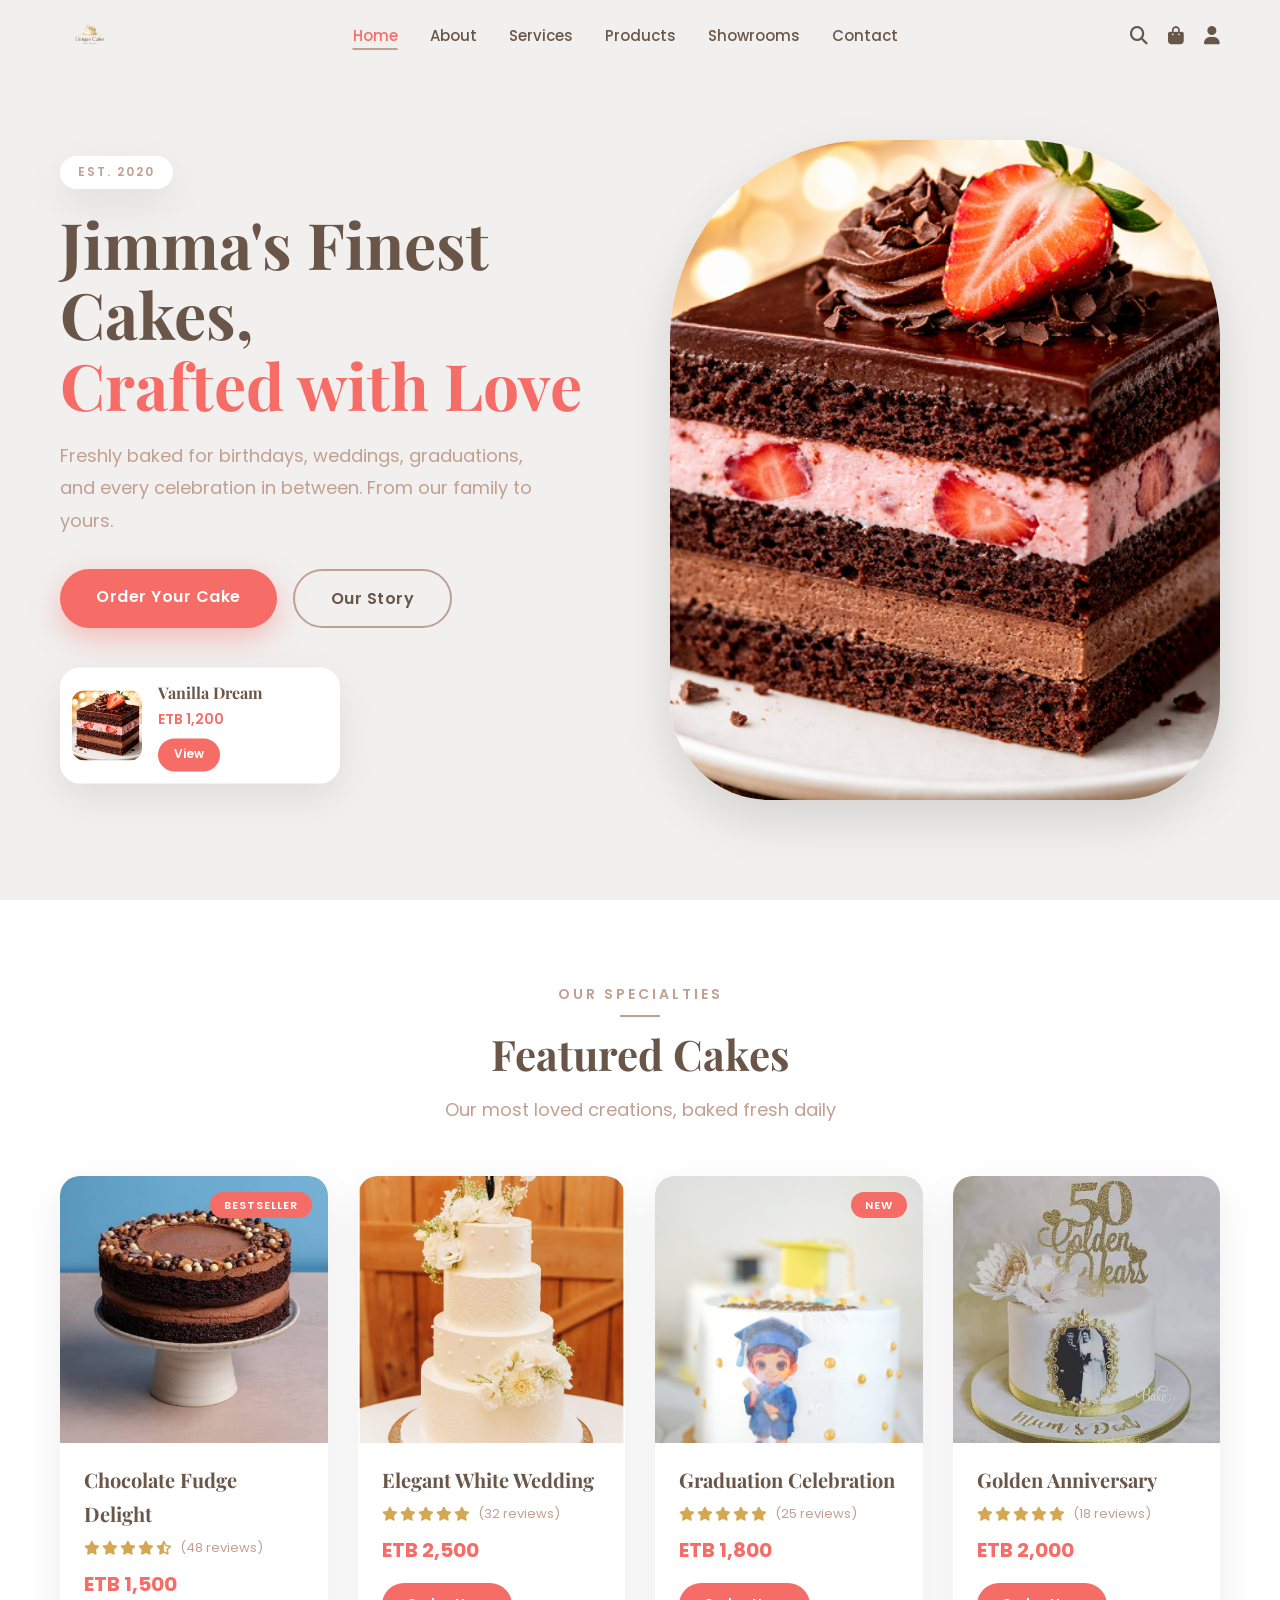
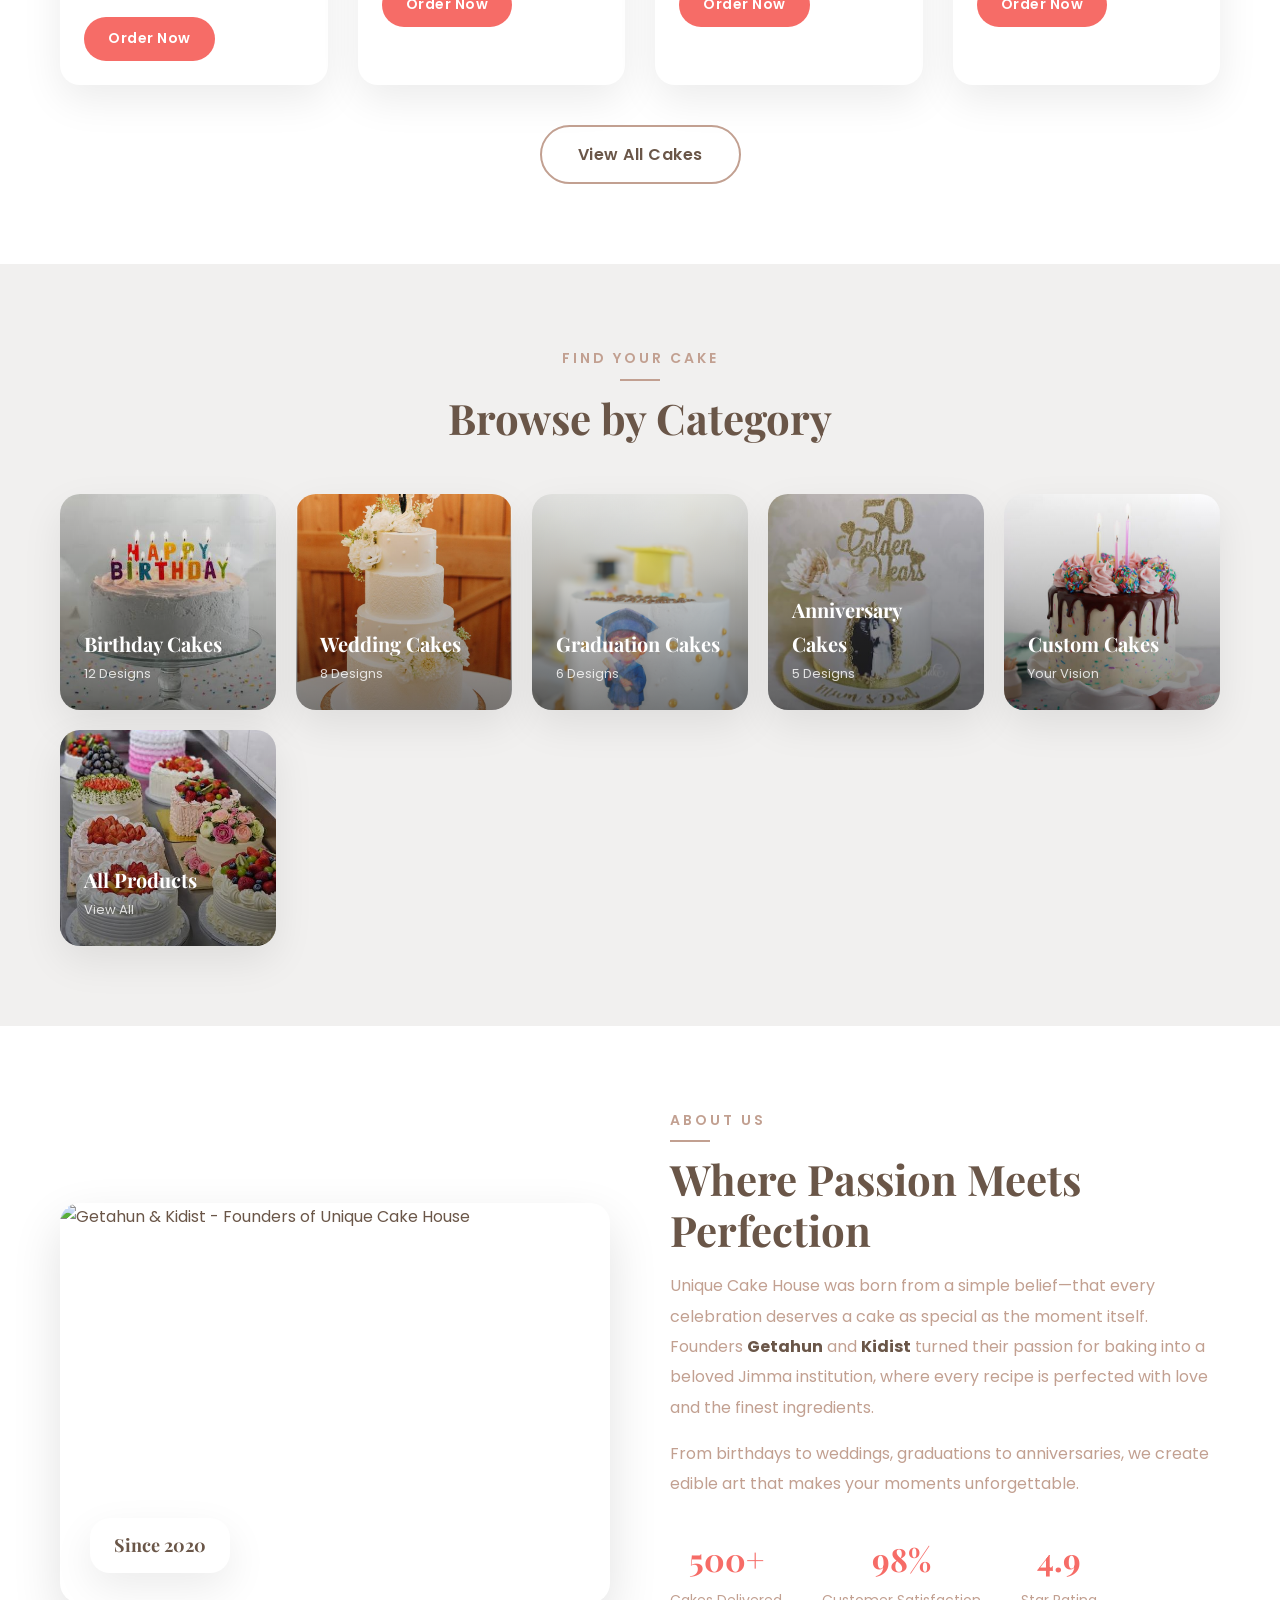
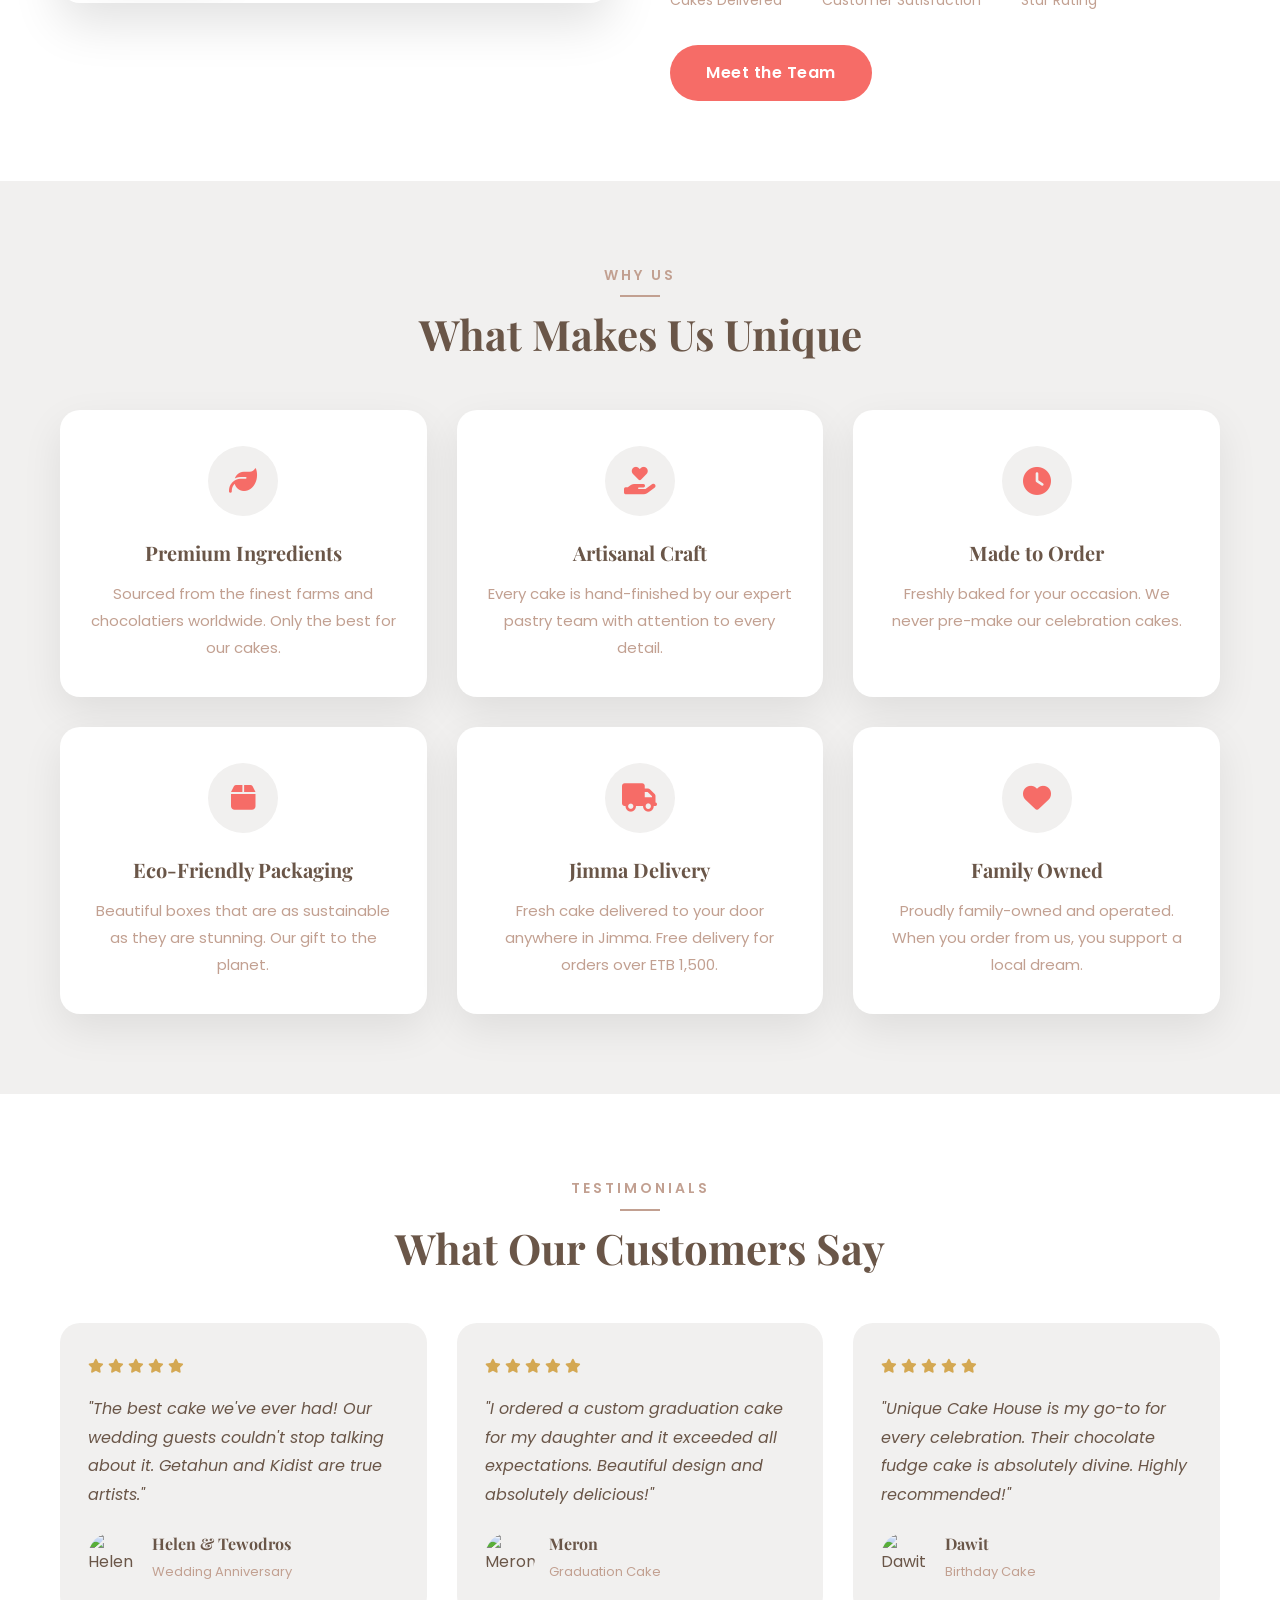
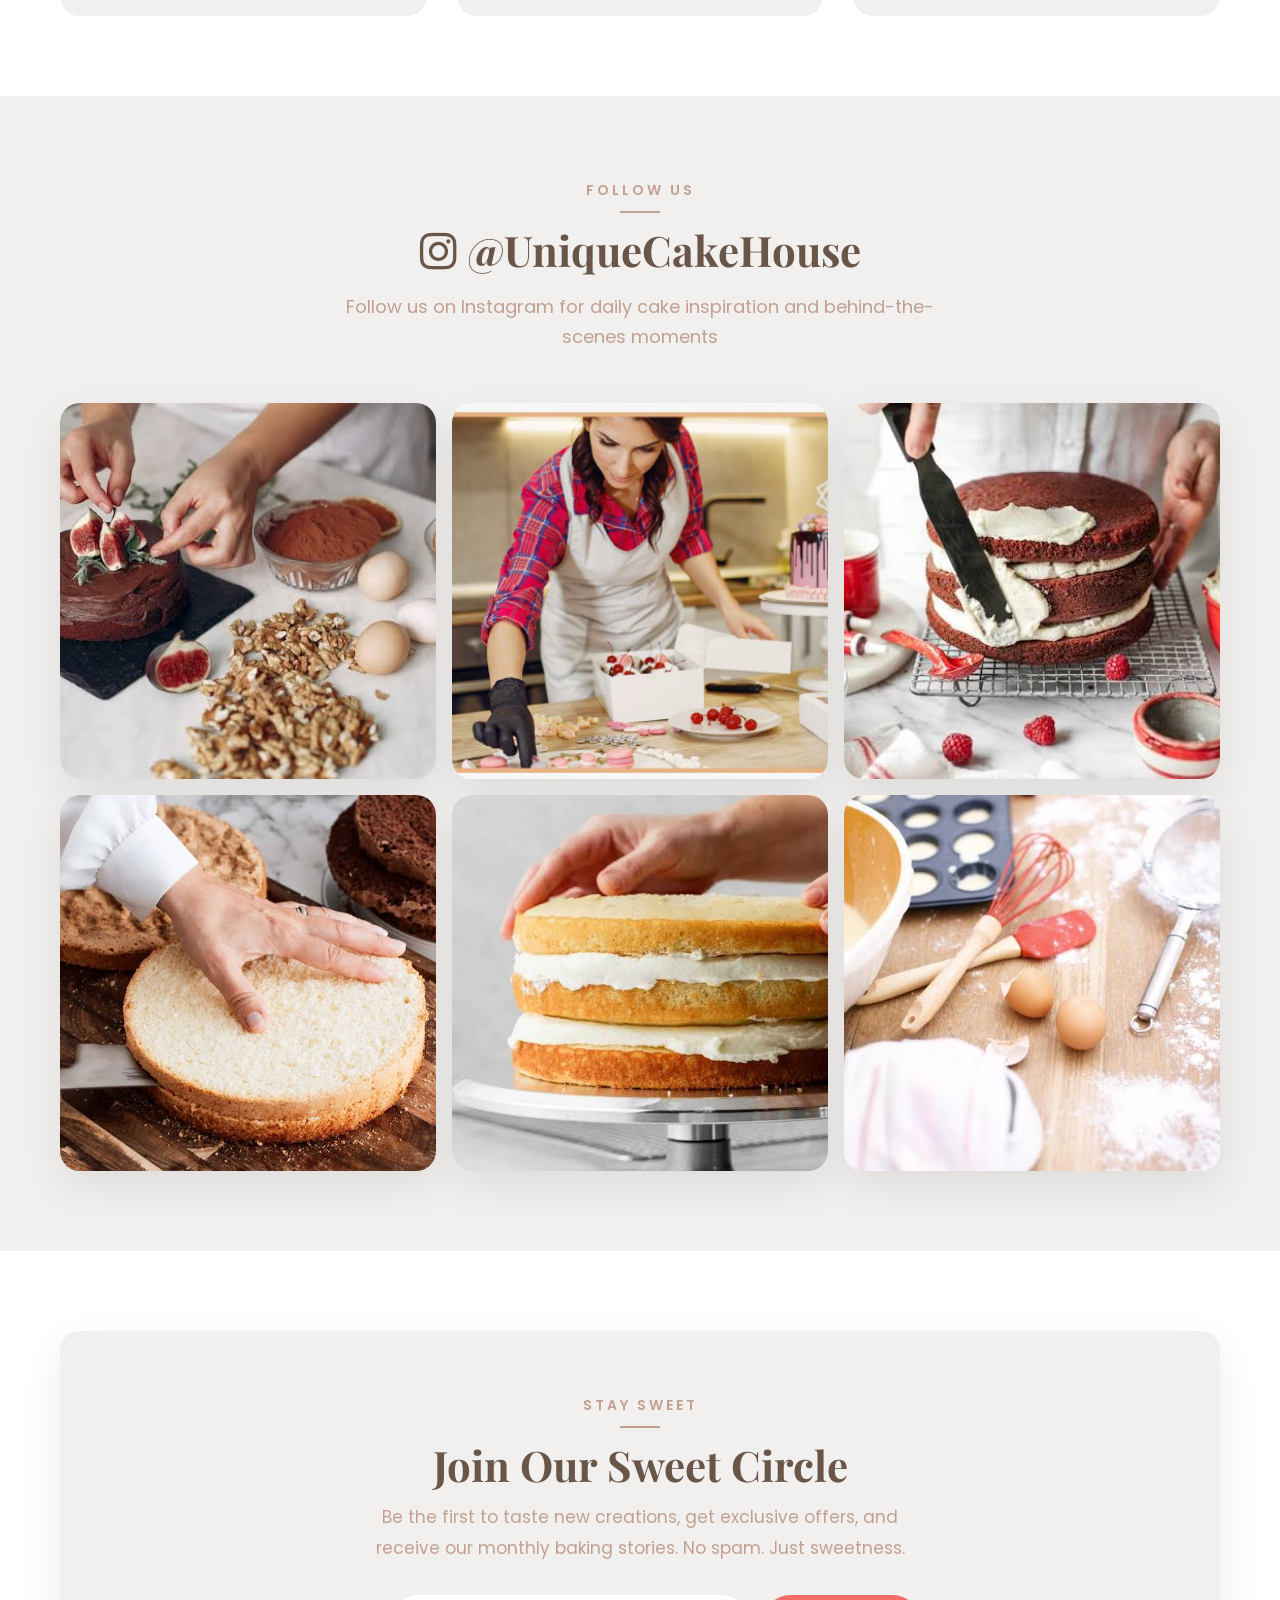
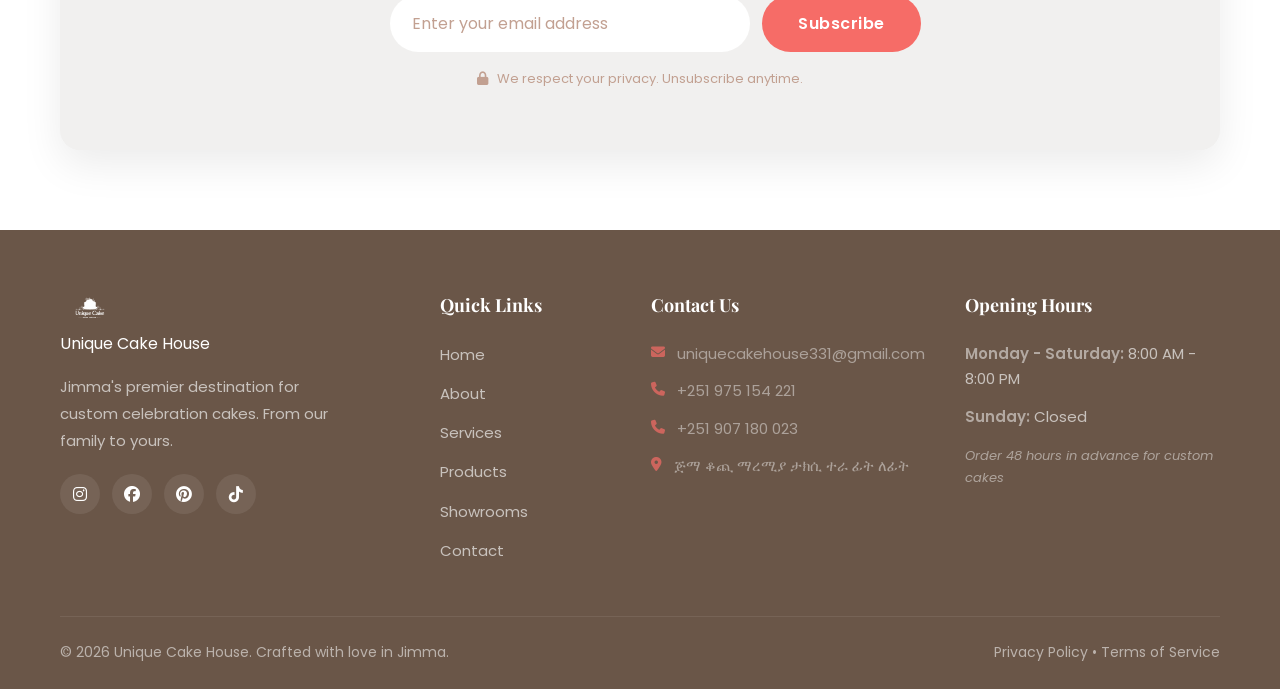
==== index.html @ bcff69e9 "first commit" ====
<!DOCTYPE html>
<html lang="en">
<head>
    <meta charset="UTF-8" />
    <meta name="viewport" content="width=device-width, initial-scale=1.0" />
    <meta name="description" content="Unique Cake House — Jimma's finest bakery crafting premium custom cakes for birthdays, weddings, graduations, and every celebration. Order fresh, hand-made cakes today." />
    <title>Unique Cake House - Jimma's Finest Bakery</title>

    <!-- Google Fonts -->
    <link href="https://fonts.googleapis.com/css2?family=Playfair+Display:wght@400;700&family=Poppins:wght@300;400;600&display=swap" rel="stylesheet" />

    <!-- Font Awesome Icons -->
    <link rel="stylesheet" href="https://cdnjs.cloudflare.com/ajax/libs/font-awesome/6.5.0/css/all.min.css" />

    <!-- Styles -->
    <link rel="stylesheet" href="css/global.css" />
    <link rel="stylesheet" href="css/index.css" />
</head>
<body>

    <!-- ============================================================
    HEADER / NAVIGATION
    ============================================================ -->
    <header class="header">
        <nav class="navbar">
            <!-- Logo -->
            <div class="logo">
                <a href="index.html">
                    <img src="images/icons/logo.png" alt="Unique Cake House Logo" />
                </a>
            </div>

            <!-- Navigation Links -->
            <ul class="nav-links">
                <li><a href="index.html" class="active">Home</a></li>
                <li><a href="about.html">About</a></li>
                <li><a href="services.html">Services</a></li>
                <li><a href="products.html">Products</a></li>
                <li><a href="showrooms.html">Showrooms</a></li>
                <li><a href="contact.html">Contact</a></li>
            </ul>

            <!-- Right Icons -->
            <div class="nav-icons">
                <a href="#" class="search-icon"><i class="fas fa-search"></i></a>
                <a href="#" class="cart-icon"><i class="fas fa-shopping-bag"></i></a>
                <a href="#" class="user-icon"><i class="fas fa-user"></i></a>
            </div>

            <!-- Mobile Hamburger Menu -->
            <div class="hamburger">
                <span></span>
                <span></span>
                <span></span>
            </div>
        </nav>
    </header>

    <!-- ============================================================
    MAIN CONTENT
    ============================================================ -->
    <main>

        <!-- ============================================================
        HERO SECTION
        ============================================================ -->
        <section class="hero">
            <div class="hero-container">
                <!-- Left Content -->
                <div class="hero-content">
                    <span class="hero-badge">Est. 2020</span>
                    <h1 class="hero-title">
                        Jimma's Finest Cakes,<br />
                        <span>Crafted with Love</span>
                    </h1>
                    <p class="hero-description">
                        Freshly baked for birthdays, weddings, graduations, and every celebration in between. From our family to yours.
                    </p>
                    <div class="hero-buttons">
                        <a href="products.html" class="btn btn-primary">Order Your Cake</a>
                        <a href="about.html" class="btn btn-secondary">Our Story</a>
                    </div>

                    <!-- Floating Featured Cake Card -->
                    <div class="hero-featured-card">
                        <img src="images/cakes/unnamed.png" alt="Featured Cake" />
                        <div class="featured-card-info">
                            <h4>Vanilla Dream</h4>
                            <p class="price">ETB 1,200</p>
                            <a href="products.html" class="btn-small">View</a>
                        </div>
                    </div>
                </div>

                <!-- Right Image -->
                <div class="hero-image">
                    <div class="hero-image-wrapper">
                        <img src="images/hero/unnamed.png" alt="Signature Cake" />
                    </div>
                </div>
            </div>
        </section>

        <!-- ============================================================
        FEATURED CAKES SECTION
        ============================================================ -->
        <section class="featured-cakes">
            <div class="container">
                <div class="section-header reveal">
                    <span class="section-tag">Our Specialties</span>
                    <h2 class="section-title">Featured Cakes</h2>
                    <p class="section-subtitle">
                        Our most loved creations, baked fresh daily
                    </p>
                </div>

                <div class="cakes-grid reveal reveal-stagger">
                    <!-- Cake Card 1 -->
                    <div class="cake-card">
                        <div class="cake-image">
                            <img src="images/cakes/images.jpg" alt="Chocolate Fudge Cake" />
                            <span class="cake-badge">Bestseller</span>
                        </div>
                        <div class="cake-info">
                            <h3 class="cake-name">Chocolate Fudge Delight</h3>
                            <div class="cake-rating">
                                <i class="fas fa-star"></i>
                                <i class="fas fa-star"></i>
                                <i class="fas fa-star"></i>
                                <i class="fas fa-star"></i>
                                <i class="fas fa-star-half-alt"></i>
                                <span>(48 reviews)</span>
                            </div>
                            <p class="cake-price">ETB 1,500</p>
                            <a href="#" class="btn btn-primary btn-sm">Order Now</a>
                        </div>
                    </div>

                    <!-- Cake Card 2 -->
                    <div class="cake-card">
                        <div class="cake-image">
                            <img src="images/cakes/images1.jpg" alt="Wedding Cake" />
                        </div>
                        <div class="cake-info">
                            <h3 class="cake-name">Elegant White Wedding</h3>
                            <div class="cake-rating">
                                <i class="fas fa-star"></i>
                                <i class="fas fa-star"></i>
                                <i class="fas fa-star"></i>
                                <i class="fas fa-star"></i>
                                <i class="fas fa-star"></i>
                                <span>(32 reviews)</span>
                            </div>
                            <p class="cake-price">ETB 2,500</p>
                            <a href="#" class="btn btn-primary btn-sm">Order Now</a>
                        </div>
                    </div>

                    <!-- Cake Card 3 -->
                    <div class="cake-card">
                        <div class="cake-image">
                            <img src="images/cakes/RIS02123.JPG" alt="Graduation Cake" />
                            <span class="cake-badge">New</span>
                        </div>
                        <div class="cake-info">
                            <h3 class="cake-name">Graduation Celebration</h3>
                            <div class="cake-rating">
                                <i class="fas fa-star"></i>
                                <i class="fas fa-star"></i>
                                <i class="fas fa-star"></i>
                                <i class="fas fa-star"></i>
                                <i class="fas fa-star"></i>
                                <span>(25 reviews)</span>
                            </div>
                            <p class="cake-price">ETB 1,800</p>
                            <a href="#" class="btn btn-primary btn-sm">Order Now</a>
                        </div>
                    </div>

                    <!-- Cake Card 4 -->
                    <div class="cake-card">
                        <div class="cake-image">
                            <img src="images/cakes/images (1).jpg" alt="Anniversary Cake" />
                        </div>
                        <div class="cake-info">
                            <h3 class="cake-name">Golden Anniversary</h3>
                            <div class="cake-rating">
                                <i class="fas fa-star"></i>
                                <i class="fas fa-star"></i>
                                <i class="fas fa-star"></i>
                                <i class="fas fa-star"></i>
                                <i class="fas fa-star"></i>
                                <span>(18 reviews)</span>
                            </div>
                            <p class="cake-price">ETB 2,000</p>
                            <a href="#" class="btn btn-primary btn-sm">Order Now</a>
                        </div>
                    </div>
                </div>

                <div class="section-footer">
                    <a href="products.html" class="btn btn-secondary">View All Cakes</a>
                </div>
            </div>
        </section>

        <!-- ============================================================
        CATEGORIES SECTION
        ============================================================ -->
        <section class="categories">
            <div class="container">
                <div class="section-header reveal">
                    <span class="section-tag">Find Your Cake</span>
                    <h2 class="section-title">Browse by Category</h2>
                </div>

                <div class="categories-grid reveal reveal-stagger">
                    <a href="products.html?category=birthday" class="category-card">
                        <div class="category-image" style="background-image: url('images/cakes/images\ \(2\).jpg');">
                            <div class="category-overlay">
                                <h3>Birthday Cakes</h3>
                                <span>12 Designs</span>
                            </div>
                        </div>
                    </a>

                    <a href="products.html?category=wedding" class="category-card">
                        <div class="category-image" style="background-image: url('images/cakes/images1.jpg');">
                            <div class="category-overlay">
                                <h3>Wedding Cakes</h3>
                                <span>8 Designs</span>
                            </div>
                        </div>
                    </a>

                    <a href="products.html?category=graduation" class="category-card">
                        <div class="category-image" style="background-image: url('images/cakes/RIS02123.JPG');">
                            <div class="category-overlay">
                                <h3>Graduation Cakes</h3>
                                <span>6 Designs</span>
                            </div>
                        </div>
                    </a>

                    <a href="products.html?category=anniversary" class="category-card">
                        <div class="category-image" style="background-image: url('images/cakes/images\ \(1\).jpg');">
                            <div class="category-overlay">
                                <h3>Anniversary Cakes</h3>
                                <span>5 Designs</span>
                            </div>
                        </div>
                    </a>

                    <a href="services.html" class="category-card">
                        <div class="category-image" style="background-image: url('images/cakes/images\ \(3\).jpg');">
                            <div class="category-overlay">
                                <h3>Custom Cakes</h3>
                                <span>Your Vision</span>
                            </div>
                        </div>
                    </a>

                    <a href="products.html" class="category-card">
                        <div class="category-image" style="background-image: url('images/gallery/images\ \(4\).jpg');">
                            <div class="category-overlay">
                                <h3>All Products</h3>
                                <span>View All</span>
                            </div>
                        </div>
                    </a>
                </div>
            </div>
        </section>

        <!-- ============================================================
        ABOUT PREVIEW SECTION
        ============================================================ -->
        <section class="about-preview">
            <div class="container">
                <div class="about-grid">
                    <div class="about-image reveal-left">
                        <img src="images/about/founders.jpg" alt="Getahun & Kidist - Founders of Unique Cake House" />
                        <div class="about-image-badge">
                            <span>Since 2020</span>
                        </div>
                    </div>
                    <div class="about-content reveal-right">
                        <span class="section-tag">About Us</span>
                        <h2 class="section-title">Where Passion Meets Perfection</h2>
                        <p class="about-text">
                            Unique Cake House was born from a simple belief—that every celebration 
                            deserves a cake as special as the moment itself. Founders 
                            <strong>Getahun</strong> and <strong>Kidist</strong> turned their passion 
                            for baking into a beloved Jimma institution, where every recipe is perfected 
                            with love and the finest ingredients.
                        </p>
                        <p class="about-text">
                            From birthdays to weddings, graduations to anniversaries, we create 
                            edible art that makes your moments unforgettable.
                        </p>
                        <div class="about-stats">
                            <div class="stat">
                                <span class="stat-number">500+</span>
                                <span class="stat-label">Cakes Delivered</span>
                            </div>
                            <div class="stat">
                                <span class="stat-number">98%</span>
                                <span class="stat-label">Customer Satisfaction</span>
                            </div>
                            <div class="stat">
                                <span class="stat-number">4.9</span>
                                <span class="stat-label">Star Rating</span>
                            </div>
                        </div>
                        <a href="about.html" class="btn btn-primary">Meet the Team</a>
                    </div>
                </div>
            </div>
        </section>

        <!-- ============================================================
        WHY CHOOSE US SECTION
        ============================================================ -->
        <section class="why-choose-us">
            <div class="container">
                <div class="section-header reveal">
                    <span class="section-tag">Why Us</span>
                    <h2 class="section-title">What Makes Us Unique</h2>
                </div>

                <div class="features-grid reveal reveal-stagger">
                    <div class="feature-card">
                        <div class="feature-icon">
                            <i class="fas fa-leaf"></i>
                        </div>
                        <h3>Premium Ingredients</h3>
                        <p>Sourced from the finest farms and chocolatiers worldwide. Only the best for our cakes.</p>
                    </div>

                    <div class="feature-card">
                        <div class="feature-icon">
                            <i class="fas fa-hand-holding-heart"></i>
                        </div>
                        <h3>Artisanal Craft</h3>
                        <p>Every cake is hand-finished by our expert pastry team with attention to every detail.</p>
                    </div>

                    <div class="feature-card">
                        <div class="feature-icon">
                            <i class="fas fa-clock"></i>
                        </div>
                        <h3>Made to Order</h3>
                        <p>Freshly baked for your occasion. We never pre-make our celebration cakes.</p>
                    </div>

                    <div class="feature-card">
                        <div class="feature-icon">
                            <i class="fas fa-box"></i>
                        </div>
                        <h3>Eco-Friendly Packaging</h3>
                        <p>Beautiful boxes that are as sustainable as they are stunning. Our gift to the planet.</p>
                    </div>

                    <div class="feature-card">
                        <div class="feature-icon">
                            <i class="fas fa-truck"></i>
                        </div>
                        <h3>Jimma Delivery</h3>
                        <p>Fresh cake delivered to your door anywhere in Jimma. Free delivery for orders over ETB 1,500.</p>
                    </div>

                    <div class="feature-card">
                        <div class="feature-icon">
                            <i class="fas fa-heart"></i>
                        </div>
                        <h3>Family Owned</h3>
                        <p>Proudly family-owned and operated. When you order from us, you support a local dream.</p>
                    </div>
                </div>
            </div>
        </section>

        <!-- ============================================================
        TESTIMONIALS SECTION
        ============================================================ -->
        <section class="testimonials">
            <div class="container">
                <div class="section-header reveal">
                    <span class="section-tag">Testimonials</span>
                    <h2 class="section-title">What Our Customers Say</h2>
                </div>

                <div class="testimonials-grid reveal reveal-stagger">
                    <!-- Testimonial 1 -->
                    <div class="testimonial-card">
                        <div class="testimonial-rating">
                            <i class="fas fa-star"></i>
                            <i class="fas fa-star"></i>
                            <i class="fas fa-star"></i>
                            <i class="fas fa-star"></i>
                            <i class="fas fa-star"></i>
                        </div>
                        <p class="testimonial-text">
                            "The best cake we've ever had! Our wedding guests couldn't stop talking about it. 
                            Getahun and Kidist are true artists."
                        </p>
                        <div class="testimonial-author">
                            <img src="images/about/founders.jpg" alt="Helen & Tewodros" />
                            <div>
                                <h4>Helen & Tewodros</h4>
                                <span>Wedding Anniversary</span>
                            </div>
                        </div>
                    </div>

                    <!-- Testimonial 2 -->
                    <div class="testimonial-card">
                        <div class="testimonial-rating">
                            <i class="fas fa-star"></i>
                            <i class="fas fa-star"></i>
                            <i class="fas fa-star"></i>
                            <i class="fas fa-star"></i>
                            <i class="fas fa-star"></i>
                        </div>
                        <p class="testimonial-text">
                            "I ordered a custom graduation cake for my daughter and it exceeded all expectations. 
                            Beautiful design and absolutely delicious!"
                        </p>
                        <div class="testimonial-author">
                            <img src="images/about/bakery.jpg" alt="Meron" />
                            <div>
                                <h4>Meron</h4>
                                <span>Graduation Cake</span>
                            </div>
                        </div>
                    </div>

                    <!-- Testimonial 3 -->
                    <div class="testimonial-card">
                        <div class="testimonial-rating">
                            <i class="fas fa-star"></i>
                            <i class="fas fa-star"></i>
                            <i class="fas fa-star"></i>
                            <i class="fas fa-star"></i>
                            <i class="fas fa-star"></i>
                        </div>
                        <p class="testimonial-text">
                            "Unique Cake House is my go-to for every celebration. Their chocolate fudge cake 
                            is absolutely divine. Highly recommended!"
                        </p>
                        <div class="testimonial-author">
                            <img src="images/gallery/gallery-1.jpg" alt="Dawit" />
                            <div>
                                <h4>Dawit</h4>
                                <span>Birthday Cake</span>
                            </div>
                        </div>
                    </div>
                </div>
            </div>
        </section>

        <!-- ============================================================
        INSTAGRAM GALLERY SECTION
        ============================================================ -->
        <section class="instagram-gallery">
            <div class="container">
                <div class="section-header reveal">
                    <span class="section-tag">Follow Us</span>
                    <h2 class="section-title">
                        <i class="fab fa-instagram"></i> @UniqueCakeHouse
                    </h2>
                    <p class="section-subtitle">
                        Follow us on Instagram for daily cake inspiration and behind-the-scenes moments
                    </p>
                </div>

                <div class="instagram-grid reveal reveal-stagger">
                    <div class="instagram-item">
                        <img src="images/gallery/images (5).jpg" alt="Cake creation" />
                        <div class="instagram-overlay">
                            <i class="fab fa-instagram"></i>
                            <span>View on Instagram</span>
                        </div>
                    </div>
                    <div class="instagram-item">
                        <img src="images/gallery/blogimg001.jpg" alt="Cake creation" />
                        <div class="instagram-overlay">
                            <i class="fab fa-instagram"></i>
                            <span>View on Instagram</span>
                        </div>
                    </div>
                    <div class="instagram-item">
                        <img src="images/gallery/images (6).jpg" alt="Cake creation" />
                        <div class="instagram-overlay">
                            <i class="fab fa-instagram"></i>
                            <span>View on Instagram</span>
                        </div>
                    </div>
                    <div class="instagram-item">
                        <img src="images/gallery/images (7).jpg" alt="Cake creation" />
                        <div class="instagram-overlay">
                            <i class="fab fa-instagram"></i>
                            <span>View on Instagram</span>
                        </div>
                    </div>
                    <div class="instagram-item">
                        <img src="images/cakes/images (8).jpg" alt="Cake creation" />
                        <div class="instagram-overlay">
                            <i class="fab fa-instagram"></i>
                            <span>View on Instagram</span>
                        </div>
                    </div>
                    <div class="instagram-item">
                        <img src="images/cakes/images (9).jpg" alt="Cake creation" />
                        <div class="instagram-overlay">
                            <i class="fab fa-instagram"></i>
                            <span>View on Instagram</span>
                        </div>
                    </div>
                </div>
            </div>
        </section>

        <!-- ============================================================
        NEWSLETTER SECTION
        ============================================================ -->
        <section class="newsletter">
            <div class="container">
                <div class="newsletter-wrapper reveal">
                    <div class="newsletter-content">
                        <span class="section-tag">Stay Sweet</span>
                        <h2 class="section-title">Join Our Sweet Circle</h2>
                        <p class="newsletter-text">
                            Be the first to taste new creations, get exclusive offers, and receive 
                            our monthly baking stories. No spam. Just sweetness.
                        </p>
                        <form class="newsletter-form" id="newsletterForm">
                            <div class="form-group">
                                <input type="email" placeholder="Enter your email address" required />
                                <button type="submit" class="btn btn-primary">Subscribe</button>
                            </div>
                            <p class="form-note">
                                <i class="fas fa-lock"></i> We respect your privacy. Unsubscribe anytime.
                            </p>
                        </form>
                    </div>
                </div>
            </div>
        </section>

    </main>

    <!-- ============================================================
    FOOTER
    ============================================================ -->
    <footer class="footer">
        <div class="container">
            <div class="footer-grid reveal reveal-stagger">
                <!-- Column 1: Brand -->
                <div class="footer-brand">
                    <div class="logo">
                        <img src="images/icons/logo.png" alt="Unique Cake House" />
                        <span>Unique Cake House</span>
                    </div>
                    <p class="footer-description">
                        Jimma's premier destination for custom celebration cakes. 
                        From our family to yours.
                    </p>
                    <div class="footer-social">
                        <a href="#" aria-label="Instagram"><i class="fab fa-instagram"></i></a>
                        <a href="#" aria-label="Facebook"><i class="fab fa-facebook"></i></a>
                        <a href="#" aria-label="Pinterest"><i class="fab fa-pinterest"></i></a>
                        <a href="#" aria-label="TikTok"><i class="fab fa-tiktok"></i></a>
                    </div>
                </div>

                <!-- Column 2: Quick Links -->
                <div class="footer-links">
                    <h4>Quick Links</h4>
                    <ul>
                        <li><a href="index.html">Home</a></li>
                        <li><a href="about.html">About</a></li>
                        <li><a href="services.html">Services</a></li>
                        <li><a href="products.html">Products</a></li>
                        <li><a href="showrooms.html">Showrooms</a></li>
                        <li><a href="contact.html">Contact</a></li>
                    </ul>
                </div>

                <!-- Column 3: Contact -->
                <div class="footer-contact">
                    <h4>Contact Us</h4>
                    <ul>
                        <li>
                            <i class="fas fa-envelope"></i>
                            <a href="mailto:uniquecakehouse331@gmail.com">uniquecakehouse331@gmail.com</a>
                        </li>
                        <li>
                            <i class="fas fa-phone"></i>
                            <a href="tel:+251975154221">+251 975 154 221</a>
                        </li>
                        <li>
                            <i class="fas fa-phone"></i>
                            <a href="tel:+251907180023">+251 907 180 023</a>
                        </li>
                        <li>
                            <i class="fas fa-map-marker-alt"></i>
                            <span>ጅማ ቆጪ ማረሚያ ታክሲ ተራ ፊት ለፊት</span>
                        </li>
                    </ul>
                </div>

                <!-- Column 4: Hours -->
                <div class="footer-hours">
                    <h4>Opening Hours</h4>
                    <ul>
                        <li><span>Monday - Saturday:</span> 8:00 AM - 8:00 PM</li>
                        <li><span>Sunday:</span> Closed</li>
                        <li class="footer-note">Order 48 hours in advance for custom cakes</li>
                    </ul>
                </div>
            </div>

            <!-- Bottom Bar -->
            <div class="footer-bottom">
                <p>&copy; 2026 Unique Cake House. Crafted with love in Jimma.</p>
                <p>
                    <a href="#">Privacy Policy</a> &bull; 
                    <a href="#">Terms of Service</a>
                </p>
            </div>
        </div>
    </footer>

    <!-- ============================================================
    SCRIPTS
    ============================================================ -->
    
    <!-- GSAP Core + ScrollTrigger -->
    <script src="https://cdnjs.cloudflare.com/ajax/libs/gsap/3.12.2/gsap.min.js"></script>
    <script src="https://cdnjs.cloudflare.com/ajax/libs/gsap/3.12.2/ScrollTrigger.min.js"></script>

    <!-- Site Scripts (load after GSAP) -->
    <script src="js/main.js"></script>
    <script src="js/animations.js"></script>
    
</body>
</html>
---- css/global.css ----
/* ============================================================
   GLOBAL.CSS — Unique Cake House
   Shared styles for ALL pages.
   Import this in every HTML file BEFORE any page-specific CSS.
   ============================================================ */

/* ============================================================
   CSS VARIABLES / ROOT
   ============================================================ */
:root {
    /* Colors */
    --bg-ivory: #F1F0EF;
    --text-dark: #6A5648;
    --accent-caramel: #C2A091;
    --cta-coral: #F66C67;
    --cta-coral-dark: #e55a55;
    --gold: #D4A853;
    --white: #FFFFFF;
    --shadow-soft: 0 15px 40px rgba(0, 0, 0, 0.08);
    --shadow-medium: 0 20px 50px rgba(0, 0, 0, 0.12);
    --shadow-hover: 0 25px 60px rgba(0, 0, 0, 0.15);

    /* Typography */
    --font-serif: 'Playfair Display', Georgia, serif;
    --font-sans: 'Poppins', Arial, sans-serif;

    /* Spacing */
    --container-max: 1200px;
    --section-padding: 80px 0;
    --card-radius: 20px;
    --btn-radius: 50px;

    /* Transitions */
    --transition-smooth: 0.4s cubic-bezier(0.25, 0.46, 0.45, 0.94);
    --transition-bounce: 0.5s cubic-bezier(0.34, 1.56, 0.64, 1);
}

/* ============================================================
   RESET & BASE
   ============================================================ */
* {
    margin: 0;
    padding: 0;
    box-sizing: border-box;
}

html {
    scroll-behavior: smooth;
}

body {
    font-family: var(--font-sans);
    background-color: var(--bg-ivory);
    color: var(--text-dark);
    line-height: 1.7;
    overflow-x: hidden;
}

img {
    max-width: 100%;
    height: auto;
    display: block;
}

a {
    text-decoration: none;
    color: inherit;
}

ul {
    list-style: none;
}

.container {
    max-width: var(--container-max);
    margin: 0 auto;
    padding: 0 20px;
}

/* ============================================================
   TYPOGRAPHY — Shared section headings & labels
   ============================================================ */
.section-tag {
    display: inline-block;
    font-family: var(--font-sans);
    font-size: 14px;
    font-weight: 600;
    letter-spacing: 3px;
    text-transform: uppercase;
    color: var(--accent-caramel);
    margin-bottom: 12px;
    position: relative;
}

.section-tag::after {
    content: '';
    display: block;
    width: 40px;
    height: 2px;
    background: var(--accent-caramel);
    margin: 8px auto 0;
}

.section-title {
    font-family: var(--font-serif);
    font-size: 42px;
    font-weight: 700;
    color: var(--text-dark);
    line-height: 1.2;
    margin-bottom: 16px;
}

.section-subtitle {
    font-size: 18px;
    color: var(--accent-caramel);
    max-width: 600px;
    margin: 0 auto;
}

.section-header {
    text-align: center;
    margin-bottom: 50px;
}

.section-footer {
    text-align: center;
    margin-top: 40px;
}

/* ============================================================
   BUTTONS
   ============================================================ */
.btn {
    display: inline-block;
    padding: 14px 36px;
    border-radius: var(--btn-radius);
    font-family: var(--font-sans);
    font-size: 16px;
    font-weight: 600;
    border: none;
    cursor: pointer;
    transition: all var(--transition-smooth);
    text-align: center;
    letter-spacing: 0.5px;
}

.btn-primary {
    background: var(--cta-coral);
    color: var(--white);
}

.btn-primary:hover {
    background: var(--cta-coral-dark);
    transform: scale(1.05);
    box-shadow: 0 10px 30px rgba(246, 108, 103, 0.3);
}

.btn-secondary {
    background: transparent;
    color: var(--text-dark);
    border: 2px solid var(--accent-caramel);
}

.btn-secondary:hover {
    background: var(--accent-caramel);
    color: var(--white);
    transform: scale(1.05);
}

.btn-sm {
    padding: 10px 24px;
    font-size: 14px;
}

.btn-small {
    display: inline-block;
    padding: 6px 16px;
    background: var(--cta-coral);
    color: var(--white);
    border-radius: var(--btn-radius);
    font-size: 12px;
    font-weight: 600;
    transition: all var(--transition-smooth);
}

.btn-small:hover {
    background: var(--cta-coral-dark);
    transform: scale(1.05);
}

/* ============================================================
   HEADER / NAVIGATION
   ============================================================ */
.header {
    position: fixed;
    top: 0;
    left: 0;
    width: 100%;
    z-index: 1000;
    padding: 16px 0;
    transition: all var(--transition-smooth);
    background: transparent;
}

.header.scrolled {
    background: var(--white);
    box-shadow: 0 2px 30px rgba(0, 0, 0, 0.06);
    padding: 12px 0;
}

.navbar {
    max-width: var(--container-max);
    margin: 0 auto;
    padding: 0 20px;
    display: flex;
    justify-content: space-between;
    align-items: center;
}

.logo a {
    display: flex;
    align-items: center;
    gap: 10px;
    font-family: var(--font-serif);
    font-size: 22px;
    font-weight: 700;
    color: var(--text-dark);
}

.logo img {
    height: 40px;
    width: auto;
}

.nav-links {
    display: flex;
    gap: 32px;
    align-items: center;
}

.nav-links a {
    font-size: 15px;
    font-weight: 500;
    color: var(--text-dark);
    transition: all var(--transition-smooth);
    position: relative;
    padding-bottom: 4px;
}

.nav-links a::after {
    content: '';
    position: absolute;
    bottom: 0;
    left: 50%;
    width: 0;
    height: 2px;
    background: var(--accent-caramel);
    transition: all var(--transition-smooth);
    transform: translateX(-50%);
}

.nav-links a:hover::after,
.nav-links a.active::after {
    width: 100%;
}

.nav-links a.active {
    color: var(--cta-coral);
}

.nav-icons {
    display: flex;
    gap: 20px;
    align-items: center;
}

.nav-icons a {
    font-size: 18px;
    color: var(--text-dark);
    transition: all var(--transition-smooth);
}

.nav-icons a:hover {
    color: var(--cta-coral);
    transform: scale(1.1);
}

.hamburger {
    display: none;
    flex-direction: column;
    gap: 6px;
    cursor: pointer;
    padding: 4px;
}

.hamburger span {
    display: block;
    width: 28px;
    height: 2px;
    background: var(--text-dark);
    transition: all var(--transition-smooth);
}

.hamburger.active span:nth-child(1) {
    transform: rotate(45deg) translate(6px, 6px);
}

.hamburger.active span:nth-child(2) {
    opacity: 0;
}

.hamburger.active span:nth-child(3) {
    transform: rotate(-45deg) translate(6px, -6px);
}

/* ============================================================
   PAGE HERO BANNER — Shared inner-page header (non-homepage)
   ============================================================ */
.page-hero {
    padding: 160px 0 80px;
    background: var(--bg-ivory);
    text-align: center;
    position: relative;
    overflow: hidden;
}

.page-hero::before {
    content: '';
    position: absolute;
    top: -50%;
    right: -20%;
    width: 600px;
    height: 600px;
    border-radius: 50%;
    background: rgba(246, 108, 103, 0.04);
    pointer-events: none;
}

.page-hero::after {
    content: '';
    position: absolute;
    bottom: -30%;
    left: -10%;
    width: 400px;
    height: 400px;
    border-radius: 50%;
    background: rgba(194, 160, 145, 0.04);
    pointer-events: none;
}

.page-hero-content {
    position: relative;
    z-index: 1;
}

.page-hero-title {
    font-family: var(--font-serif);
    font-size: 56px;
    font-weight: 700;
    color: var(--text-dark);
    margin-bottom: 16px;
}

.page-hero-subtitle {
    font-size: 18px;
    color: var(--accent-caramel);
    max-width: 600px;
    margin: 0 auto;
    line-height: 1.8;
}

/* ============================================================
   FOOTER
   ============================================================ */
.footer {
    background: var(--text-dark);
    color: var(--bg-ivory);
    padding: 60px 0 0;
}

.footer-grid {
    display: grid;
    grid-template-columns: 2fr 1fr 1.5fr 1.5fr;
    gap: 40px;
    padding-bottom: 40px;
    border-bottom: 1px solid rgba(255, 255, 255, 0.08);
}

.footer-brand .logo {
    color: var(--white);
    margin-bottom: 16px;
}

.footer-brand .logo img {
    filter: brightness(0) invert(1);
}

.footer-brand .logo span {
    color: var(--white);
}

.footer-description {
    font-size: 15px;
    opacity: 0.7;
    line-height: 1.8;
    margin-bottom: 20px;
    max-width: 300px;
}

.footer-social {
    display: flex;
    gap: 12px;
}

.footer-social a {
    width: 40px;
    height: 40px;
    background: rgba(255, 255, 255, 0.08);
    border-radius: 50%;
    display: flex;
    align-items: center;
    justify-content: center;
    font-size: 16px;
    color: var(--white);
    transition: all var(--transition-smooth);
}

.footer-social a:hover {
    background: var(--cta-coral);
    transform: translateY(-4px);
}

.footer h4 {
    font-family: var(--font-serif);
    font-size: 18px;
    font-weight: 700;
    margin-bottom: 20px;
    color: var(--white);
}

.footer ul li {
    margin-bottom: 12px;
}

.footer ul li a,
.footer ul li span {
    font-size: 15px;
    opacity: 0.7;
    transition: all var(--transition-smooth);
}

.footer ul li a:hover {
    opacity: 1;
    color: var(--cta-coral);
}

.footer-contact ul li {
    display: flex;
    align-items: flex-start;
    gap: 12px;
    opacity: 0.7;
}

.footer-contact ul li i {
    margin-top: 4px;
    color: var(--cta-coral);
    font-size: 14px;
}

.footer-contact ul li a,
.footer-contact ul li span {
    font-size: 15px;
}

.footer-hours ul li {
    opacity: 0.7;
    font-size: 15px;
}

.footer-hours ul li span {
    font-weight: 600;
    color: var(--white);
}

.footer-note {
    margin-top: 16px !important;
    font-size: 13px !important;
    opacity: 0.5 !important;
    font-style: italic;
}

.footer-bottom {
    padding: 24px 0;
    display: flex;
    justify-content: space-between;
    align-items: center;
    font-size: 14px;
    opacity: 0.6;
}

.footer-bottom a {
    transition: all var(--transition-smooth);
}

.footer-bottom a:hover {
    opacity: 1;
    color: var(--cta-coral);
}

/* ============================================================
   SCROLL REVEAL UTILITY CLASSES
   JS toggles .visible — CSS handles the transition.
   Elements are visible by default; .reveal hides them for animation.
   ============================================================ */
.reveal {
    opacity: 0;
    transform: translateY(40px);
    transition: opacity 0.8s cubic-bezier(0.25, 0.46, 0.45, 0.94),
                transform 0.8s cubic-bezier(0.25, 0.46, 0.45, 0.94);
}

.reveal.visible {
    opacity: 1;
    transform: none;
}

/* Slide from left */
.reveal-left {
    opacity: 0;
    transform: translateX(-50px);
    transition: opacity 0.9s cubic-bezier(0.25, 0.46, 0.45, 0.94),
                transform 0.9s cubic-bezier(0.25, 0.46, 0.45, 0.94);
}

.reveal-left.visible {
    opacity: 1;
    transform: none;
}

/* Slide from right */
.reveal-right {
    opacity: 0;
    transform: translateX(50px);
    transition: opacity 0.9s cubic-bezier(0.25, 0.46, 0.45, 0.94),
                transform 0.9s cubic-bezier(0.25, 0.46, 0.45, 0.94);
}

.reveal-right.visible {
    opacity: 1;
    transform: none;
}

/* Scale up */
.reveal-scale {
    opacity: 0;
    transform: scale(0.9);
    transition: opacity 0.7s cubic-bezier(0.25, 0.46, 0.45, 0.94),
                transform 0.7s cubic-bezier(0.34, 1.56, 0.64, 1);
}

.reveal-scale.visible {
    opacity: 1;
    transform: none;
}

/* Stagger delays for child elements (apply to parent) */
.reveal-stagger > *:nth-child(1) { transition-delay: 0s; }
.reveal-stagger > *:nth-child(2) { transition-delay: 0.1s; }
.reveal-stagger > *:nth-child(3) { transition-delay: 0.2s; }
.reveal-stagger > *:nth-child(4) { transition-delay: 0.3s; }
.reveal-stagger > *:nth-child(5) { transition-delay: 0.4s; }
.reveal-stagger > *:nth-child(6) { transition-delay: 0.5s; }

/* Legacy support */
.fade-in {
    opacity: 0;
    transform: translateY(30px);
    transition: opacity 0.8s ease, transform 0.8s ease;
}

.fade-in.visible {
    opacity: 1;
    transform: translateY(0);
}

/* ============================================================
   RESPONSIVE — SHARED COMPONENTS
   ============================================================ */

/* --- Tablets --- */
@media (max-width: 1024px) {
    .footer-grid {
        grid-template-columns: 1fr 1fr;
        gap: 30px;
    }
}

/* --- Mobile --- */
@media (max-width: 768px) {
    /* Navigation */
    .nav-links {
        display: none;
        position: absolute;
        top: 100%;
        left: 0;
        width: 100%;
        background: var(--white);
        flex-direction: column;
        padding: 20px;
        gap: 16px;
        box-shadow: var(--shadow-medium);
    }

    .nav-links.active {
        display: flex;
    }

    .hamburger {
        display: flex;
    }

    .nav-icons {
        display: none;
    }

    /* Sections */
    .section-title {
        font-size: 30px;
    }

    /* Footer */
    .footer-grid {
        grid-template-columns: 1fr;
        gap: 30px;
    }

    .footer-bottom {
        flex-direction: column;
        gap: 8px;
        text-align: center;
    }

    /* Page hero */
    .page-hero-title {
        font-size: 38px;
    }

    .page-hero {
        padding: 120px 0 60px;
    }
}

/* --- Mobile Small --- */
@media (max-width: 480px) {
    .section-title {
        font-size: 26px;
    }

    .btn {
        padding: 12px 24px;
        font-size: 14px;
    }

    .page-hero-title {
        font-size: 30px;
    }

    .page-hero-subtitle {
        font-size: 16px;
    }
}
---- css/index.css ----
/* ============================================================
   INDEX.CSS — Unique Cake House
   Homepage-specific styles only.
   Global styles are loaded via global.css linked in HTML before this file.
   ============================================================ */

/* ============================================================
   HERO SECTION
   ============================================================ */
.hero {
    min-height: 100vh;
    display: flex;
    align-items: center;
    padding: 120px 0 80px;
    background: var(--bg-ivory);
    position: relative;
    overflow: hidden;
}

.hero-container {
    max-width: var(--container-max);
    margin: 0 auto;
    padding: 0 20px;
    display: grid;
    grid-template-columns: 1fr 1fr;
    gap: 60px;
    align-items: center;
}

.hero-content {
    position: relative;
}

.hero-badge {
    display: inline-block;
    padding: 6px 18px;
    background: var(--white);
    border-radius: var(--btn-radius);
    font-size: 12px;
    font-weight: 600;
    color: var(--accent-caramel);
    letter-spacing: 2px;
    text-transform: uppercase;
    margin-bottom: 20px;
    box-shadow: var(--shadow-soft);
}

.hero-title {
    font-family: var(--font-serif);
    font-size: 64px;
    font-weight: 700;
    line-height: 1.1;
    color: var(--text-dark);
    margin-bottom: 20px;
}

.hero-title span {
    color: var(--cta-coral);
}

.hero-description {
    font-size: 18px;
    color: var(--accent-caramel);
    max-width: 500px;
    margin-bottom: 32px;
    line-height: 1.8;
}

.hero-buttons {
    display: flex;
    gap: 16px;
    margin-bottom: 40px;
}

/* --- Floating Featured Cake Card --- */
.hero-featured-card {
    display: flex;
    align-items: center;
    gap: 16px;
    background: var(--white);
    padding: 12px 20px 12px 12px;
    border-radius: var(--card-radius);
    box-shadow: var(--shadow-soft);
    max-width: 280px;
    transition: all var(--transition-smooth);
}

.hero-featured-card:hover {
    transform: translateY(-8px);
    box-shadow: var(--shadow-hover);
}

.hero-featured-card img {
    width: 70px;
    height: 70px;
    border-radius: 12px;
    object-fit: cover;
}

.featured-card-info h4 {
    font-family: var(--font-serif);
    font-size: 16px;
    font-weight: 700;
    color: var(--text-dark);
}

.featured-card-info .price {
    font-size: 14px;
    font-weight: 600;
    color: var(--cta-coral);
    margin: 2px 0 6px;
}

/* --- Hero Image (arch container) --- */
.hero-image {
    display: flex;
    justify-content: center;
    align-items: center;
}

.hero-image-wrapper {
    position: relative;
    width: 100%;
    max-width: 550px;
    aspect-ratio: 1 / 1.2;
    border-radius: 200px 200px 100px 100px;
    overflow: hidden;
    box-shadow: var(--shadow-medium);
    background: var(--white);
}

.hero-image-wrapper img {
    width: 100%;
    height: 100%;
    object-fit: cover;
}

/* ============================================================
   FEATURED CAKES SECTION
   ============================================================ */
.featured-cakes {
    padding: var(--section-padding);
    background: var(--white);
}

.cakes-grid {
    display: grid;
    grid-template-columns: repeat(auto-fit, minmax(260px, 1fr));
    gap: 30px;
}

.cake-card {
    background: var(--white);
    border-radius: var(--card-radius);
    overflow: hidden;
    box-shadow: var(--shadow-soft);
    transition: all var(--transition-smooth);
}

.cake-card:hover {
    transform: translateY(-12px);
    box-shadow: var(--shadow-hover);
}

.cake-image {
    position: relative;
    overflow: hidden;
    padding-top: 100%;
    background: var(--bg-ivory);
}

.cake-image img {
    position: absolute;
    top: 0;
    left: 0;
    width: 100%;
    height: 100%;
    object-fit: cover;
    transition: transform var(--transition-smooth);
}

.cake-card:hover .cake-image img {
    transform: scale(1.08);
}

.cake-badge {
    position: absolute;
    top: 16px;
    right: 16px;
    padding: 4px 14px;
    background: var(--cta-coral);
    color: var(--white);
    border-radius: var(--btn-radius);
    font-size: 11px;
    font-weight: 600;
    text-transform: uppercase;
    letter-spacing: 1px;
}

.cake-badge:first-child {
    background: var(--gold);
}

.cake-info {
    padding: 20px 24px 24px;
}

.cake-name {
    font-family: var(--font-serif);
    font-size: 20px;
    font-weight: 700;
    color: var(--text-dark);
    margin-bottom: 6px;
}

.cake-rating {
    display: flex;
    align-items: center;
    gap: 2px;
    font-size: 14px;
    color: var(--gold);
    margin-bottom: 8px;
}

.cake-rating span {
    color: var(--accent-caramel);
    font-size: 13px;
    margin-left: 6px;
}

.cake-price {
    font-size: 20px;
    font-weight: 700;
    color: var(--cta-coral);
    margin-bottom: 16px;
}

/* ============================================================
   CATEGORIES SECTION
   ============================================================ */
.categories {
    padding: var(--section-padding);
    background: var(--bg-ivory);
}

.categories-grid {
    display: grid;
    grid-template-columns: repeat(auto-fit, minmax(200px, 1fr));
    gap: 20px;
}

.category-card {
    display: block;
    border-radius: var(--card-radius);
    overflow: hidden;
    position: relative;
    aspect-ratio: 1 / 1;
    box-shadow: var(--shadow-soft);
    transition: all var(--transition-smooth);
}

.category-card:hover {
    transform: translateY(-8px);
    box-shadow: var(--shadow-hover);
}

.category-image {
    width: 100%;
    height: 100%;
    background-size: cover;
    background-position: center;
    position: relative;
}

.category-overlay {
    position: absolute;
    inset: 0;
    background: linear-gradient(to top, rgba(0, 0, 0, 0.5), transparent);
    display: flex;
    flex-direction: column;
    justify-content: flex-end;
    padding: 24px;
    color: var(--white);
    transition: all var(--transition-smooth);
}

.category-card:hover .category-overlay {
    background: linear-gradient(to top, rgba(0, 0, 0, 0.7), transparent);
}

.category-overlay h3 {
    font-family: var(--font-serif);
    font-size: 20px;
    font-weight: 700;
    margin-bottom: 2px;
}

.category-overlay span {
    font-size: 13px;
    opacity: 0.8;
}

/* ============================================================
   ABOUT PREVIEW SECTION
   ============================================================ */
.about-preview {
    padding: var(--section-padding);
    background: var(--white);
}

.about-grid {
    display: grid;
    grid-template-columns: 1fr 1fr;
    gap: 60px;
    align-items: center;
}

.about-image {
    position: relative;
    border-radius: var(--card-radius);
    overflow: hidden;
    box-shadow: var(--shadow-medium);
}

.about-image img {
    width: 100%;
    height: 100%;
    object-fit: cover;
    min-height: 400px;
}

.about-image-badge {
    position: absolute;
    bottom: 30px;
    left: 30px;
    background: var(--white);
    padding: 12px 24px;
    border-radius: var(--card-radius);
    box-shadow: var(--shadow-soft);
    font-family: var(--font-serif);
    font-weight: 700;
    font-size: 18px;
    color: var(--text-dark);
}

.about-content .section-tag {
    text-align: left;
}

.about-content .section-tag::after {
    margin: 8px 0 0;
}

.about-content .section-title {
    text-align: left;
}

.about-text {
    font-size: 16px;
    color: var(--accent-caramel);
    margin-bottom: 16px;
    line-height: 1.9;
}

.about-text strong {
    color: var(--text-dark);
}

.about-stats {
    display: flex;
    gap: 40px;
    margin: 32px 0;
}

.stat {
    text-align: center;
}

.stat-number {
    display: block;
    font-family: var(--font-serif);
    font-size: 32px;
    font-weight: 700;
    color: var(--cta-coral);
}

.stat-label {
    font-size: 14px;
    color: var(--accent-caramel);
}

/* ============================================================
   WHY CHOOSE US SECTION
   ============================================================ */
.why-choose-us {
    padding: var(--section-padding);
    background: var(--bg-ivory);
}

.features-grid {
    display: grid;
    grid-template-columns: repeat(auto-fit, minmax(280px, 1fr));
    gap: 30px;
}

.feature-card {
    background: var(--white);
    padding: 36px 28px;
    border-radius: var(--card-radius);
    text-align: center;
    box-shadow: var(--shadow-soft);
    transition: all var(--transition-smooth);
}

.feature-card:hover {
    transform: translateY(-10px);
    box-shadow: var(--shadow-hover);
}

.feature-icon {
    width: 70px;
    height: 70px;
    margin: 0 auto 20px;
    background: var(--bg-ivory);
    border-radius: 50%;
    display: flex;
    align-items: center;
    justify-content: center;
    font-size: 28px;
    color: var(--cta-coral);
    transition: all var(--transition-smooth);
}

.feature-card:hover .feature-icon {
    background: var(--cta-coral);
    color: var(--white);
    transform: scale(1.1);
}

.feature-card h3 {
    font-family: var(--font-serif);
    font-size: 20px;
    font-weight: 700;
    color: var(--text-dark);
    margin-bottom: 10px;
}

.feature-card p {
    font-size: 15px;
    color: var(--accent-caramel);
    line-height: 1.8;
}

/* ============================================================
   TESTIMONIALS SECTION
   ============================================================ */
.testimonials {
    padding: var(--section-padding);
    background: var(--white);
}

.testimonials-grid {
    display: grid;
    grid-template-columns: repeat(auto-fit, minmax(300px, 1fr));
    gap: 30px;
}

.testimonial-card {
    background: var(--bg-ivory);
    padding: 32px 28px;
    border-radius: var(--card-radius);
    transition: all var(--transition-smooth);
}

.testimonial-card:hover {
    transform: translateY(-8px);
    box-shadow: var(--shadow-medium);
}

.testimonial-rating {
    color: var(--gold);
    font-size: 14px;
    margin-bottom: 16px;
}

.testimonial-text {
    font-size: 16px;
    color: var(--text-dark);
    line-height: 1.8;
    margin-bottom: 20px;
    font-style: italic;
}

.testimonial-author {
    display: flex;
    align-items: center;
    gap: 14px;
}

.testimonial-author img {
    width: 50px;
    height: 50px;
    border-radius: 50%;
    object-fit: cover;
}

.testimonial-author h4 {
    font-family: var(--font-serif);
    font-size: 16px;
    font-weight: 700;
    color: var(--text-dark);
}

.testimonial-author span {
    font-size: 13px;
    color: var(--accent-caramel);
}

/* ============================================================
   INSTAGRAM GALLERY SECTION
   ============================================================ */
.instagram-gallery {
    padding: var(--section-padding);
    background: var(--bg-ivory);
}

.instagram-grid {
    display: grid;
    grid-template-columns: repeat(3, 1fr);
    gap: 16px;
}

.instagram-item {
    position: relative;
    border-radius: var(--card-radius);
    overflow: hidden;
    aspect-ratio: 1 / 1;
    background: var(--white);
    box-shadow: var(--shadow-soft);
    transition: all var(--transition-smooth);
}

.instagram-item:hover {
    transform: scale(1.03);
    box-shadow: var(--shadow-hover);
}

.instagram-item img {
    width: 100%;
    height: 100%;
    object-fit: cover;
    transition: transform var(--transition-smooth);
}

.instagram-item:hover img {
    transform: scale(1.1);
}

.instagram-overlay {
    position: absolute;
    inset: 0;
    background: rgba(106, 86, 72, 0.6);
    display: flex;
    flex-direction: column;
    align-items: center;
    justify-content: center;
    color: var(--white);
    opacity: 0;
    transition: all var(--transition-smooth);
    gap: 8px;
}

.instagram-item:hover .instagram-overlay {
    opacity: 1;
}

.instagram-overlay i {
    font-size: 36px;
}

.instagram-overlay span {
    font-size: 14px;
    font-weight: 500;
}

/* ============================================================
   NEWSLETTER SECTION
   ============================================================ */
.newsletter {
    padding: var(--section-padding);
    background: var(--white);
}

.newsletter-wrapper {
    background: var(--bg-ivory);
    padding: 60px 40px;
    border-radius: var(--card-radius);
    text-align: center;
    box-shadow: var(--shadow-soft);
}

.newsletter-content .section-title {
    margin-bottom: 12px;
}

.newsletter-text {
    font-size: 17px;
    color: var(--accent-caramel);
    max-width: 550px;
    margin: 0 auto 32px;
    line-height: 1.8;
}

.newsletter-form .form-group {
    display: flex;
    gap: 12px;
    max-width: 500px;
    margin: 0 auto;
}

.newsletter-form input {
    flex: 1;
    padding: 14px 20px;
    border: 2px solid transparent;
    border-radius: var(--btn-radius);
    font-family: var(--font-sans);
    font-size: 16px;
    background: var(--white);
    color: var(--text-dark);
    transition: all var(--transition-smooth);
    outline: none;
}

.newsletter-form input:focus {
    border-color: var(--cta-coral);
    box-shadow: 0 0 0 4px rgba(246, 108, 103, 0.1);
}

.newsletter-form input::placeholder {
    color: var(--accent-caramel);
}

.newsletter-form .btn {
    flex-shrink: 0;
}

.form-note {
    font-size: 13px;
    color: var(--accent-caramel);
    margin-top: 16px;
}

.form-note i {
    margin-right: 6px;
}

/* ============================================================
   RESPONSIVE — HOMEPAGE SPECIFIC
   ============================================================ */

/* --- Tablets --- */
@media (max-width: 1024px) {
    .hero-title {
        font-size: 48px;
    }

    .about-grid {
        gap: 40px;
    }

    .instagram-grid {
        grid-template-columns: repeat(3, 1fr);
    }
}

/* --- Mobile --- */
@media (max-width: 768px) {
    /* Hero */
    .hero {
        padding: 100px 0 60px;
        min-height: auto;
    }

    .hero-container {
        grid-template-columns: 1fr;
        gap: 40px;
    }

    .hero-title {
        font-size: 38px;
    }

    .hero-featured-card {
        max-width: 100%;
    }

    .hero-image-wrapper {
        max-width: 100%;
        border-radius: 100px 100px 50px 50px;
        aspect-ratio: 1 / 1;
    }

    .hero-buttons {
        flex-direction: column;
    }

    .hero-buttons .btn {
        width: 100%;
        text-align: center;
    }

    /* About */
    .about-grid {
        grid-template-columns: 1fr;
        gap: 30px;
    }

    .about-image img {
        min-height: 300px;
    }

    .about-stats {
        gap: 20px;
        flex-wrap: wrap;
    }

    .stat-number {
        font-size: 26px;
    }

    /* Categories */
    .categories-grid {
        grid-template-columns: repeat(2, 1fr);
    }

    /* Cakes Grid */
    .cakes-grid {
        grid-template-columns: repeat(2, 1fr);
        gap: 16px;
    }

    /* Features */
    .features-grid {
        grid-template-columns: 1fr 1fr;
        gap: 16px;
    }

    /* Testimonials */
    .testimonials-grid {
        grid-template-columns: 1fr;
        gap: 20px;
    }

    /* Instagram */
    .instagram-grid {
        grid-template-columns: repeat(3, 1fr);
        gap: 8px;
    }

    /* Newsletter */
    .newsletter-wrapper {
        padding: 40px 20px;
    }

    .newsletter-form .form-group {
        flex-direction: column;
    }

    .newsletter-form input {
        width: 100%;
    }

    .newsletter-form .btn {
        width: 100%;
    }
}

/* --- Mobile Small --- */
@media (max-width: 480px) {
    .hero-title {
        font-size: 30px;
    }

    .cakes-grid {
        grid-template-columns: 1fr 1fr;
        gap: 12px;
    }

    .categories-grid {
        grid-template-columns: 1fr 1fr;
        gap: 12px;
    }

    .features-grid {
        grid-template-columns: 1fr;
    }

    .instagram-grid {
        grid-template-columns: repeat(2, 1fr);
        gap: 8px;
    }

    .cake-info {
        padding: 14px 16px 18px;
    }

    .cake-name {
        font-size: 16px;
    }

    .cake-price {
        font-size: 16px;
    }

    .feature-card {
        padding: 24px 20px;
    }

    .about-image-badge {
        bottom: 16px;
        left: 16px;
        padding: 8px 16px;
        font-size: 14px;
    }
}
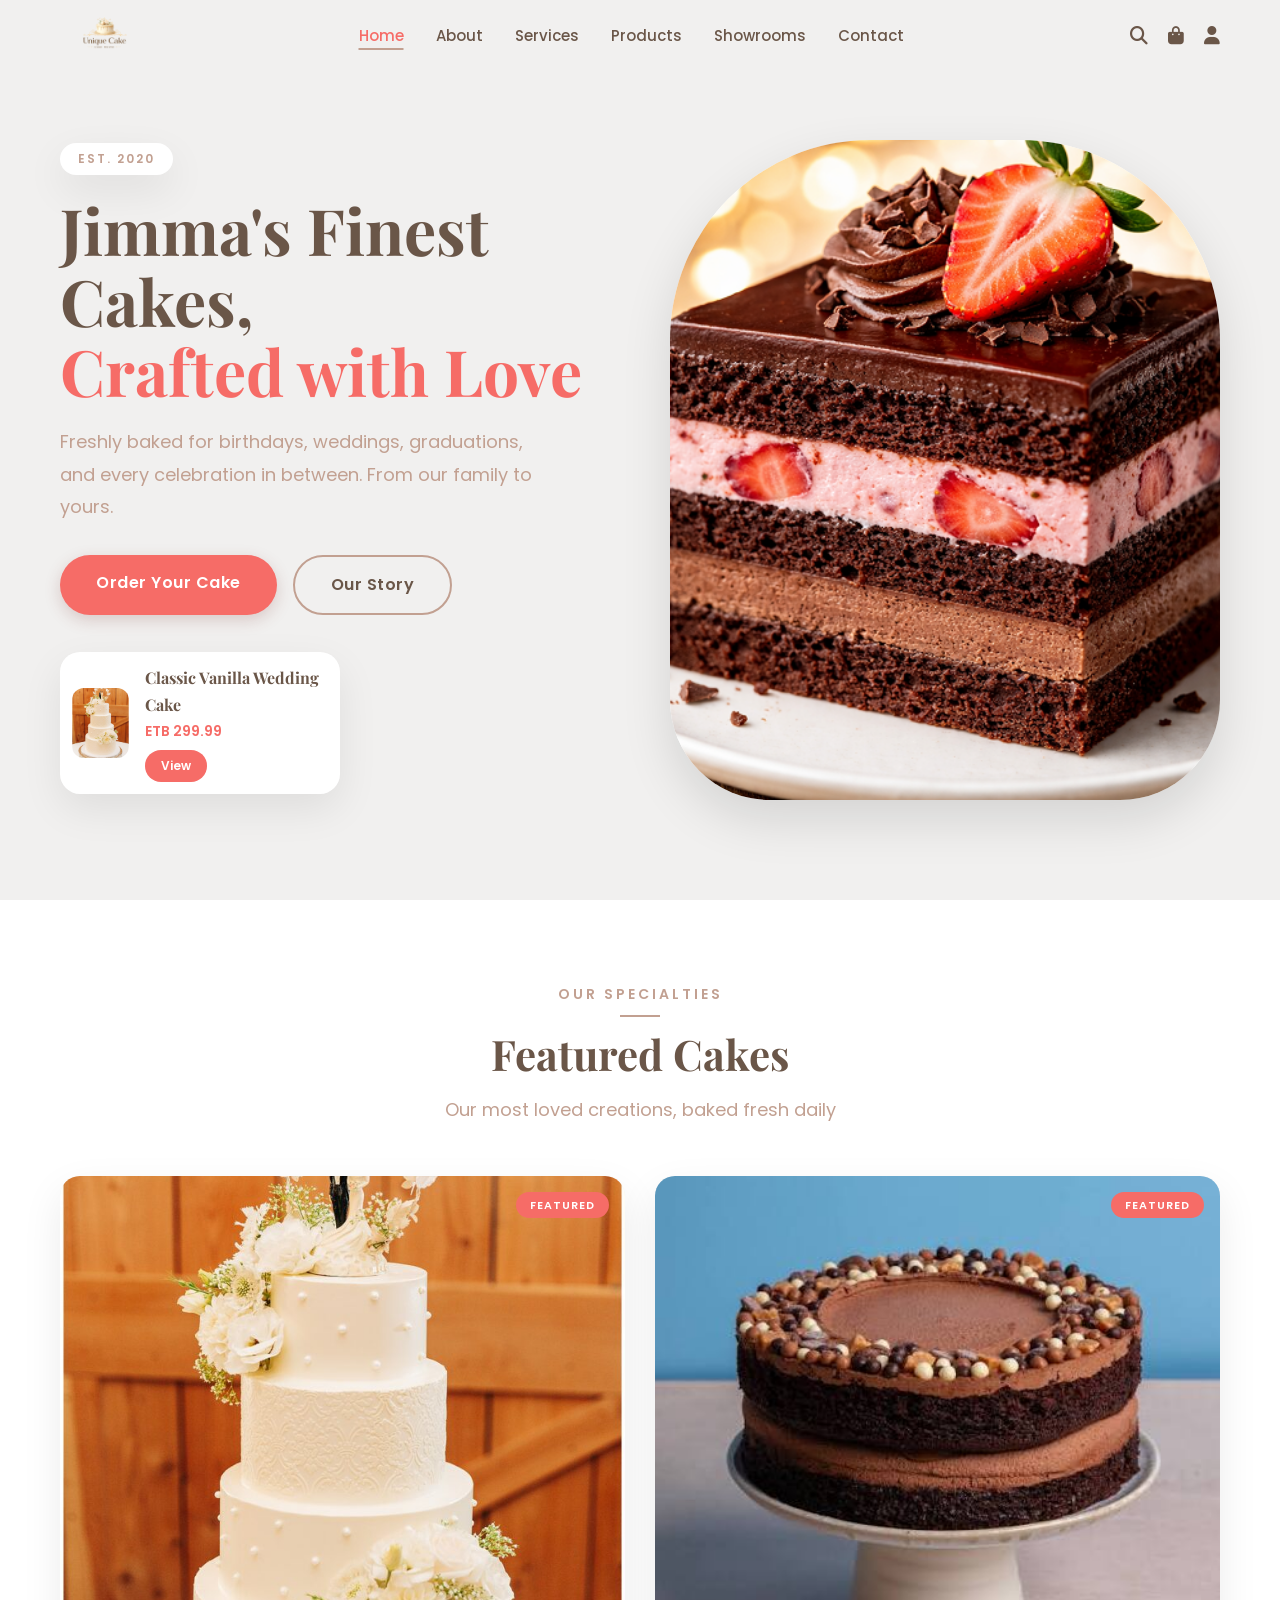
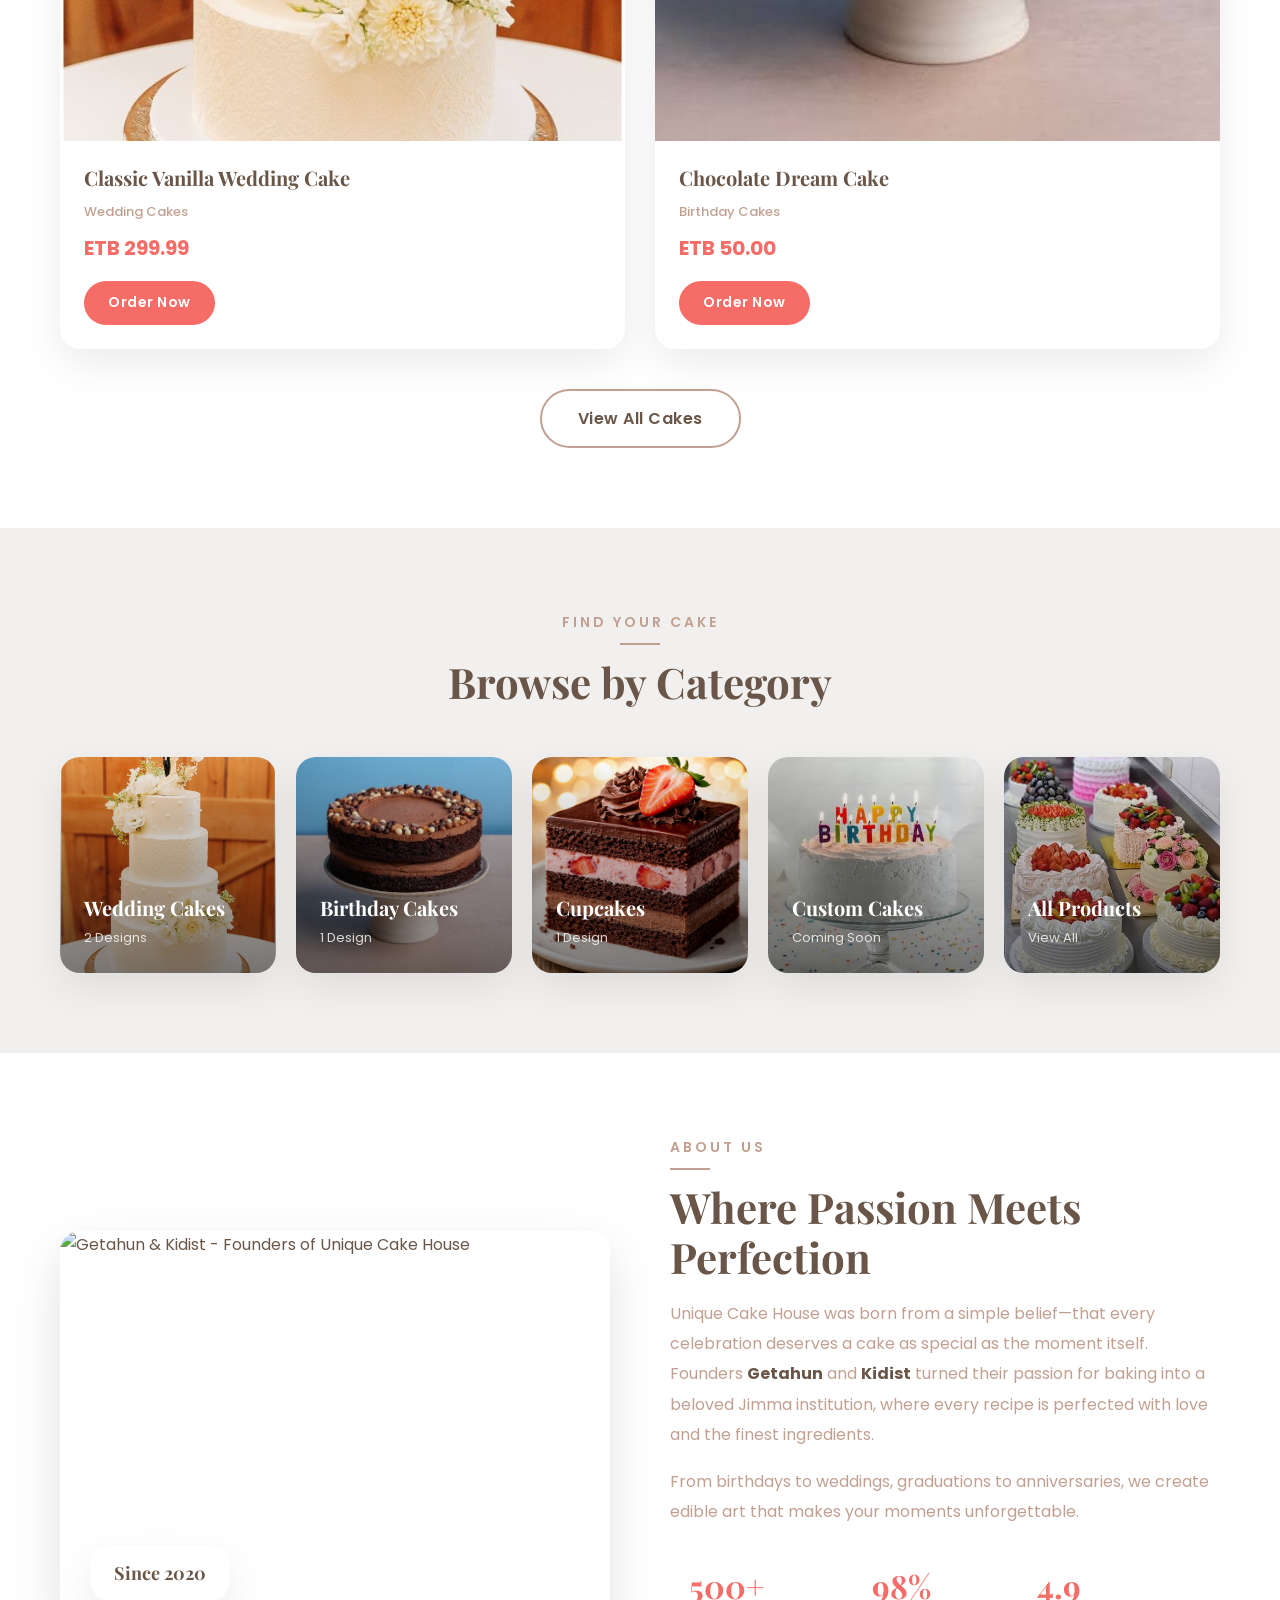
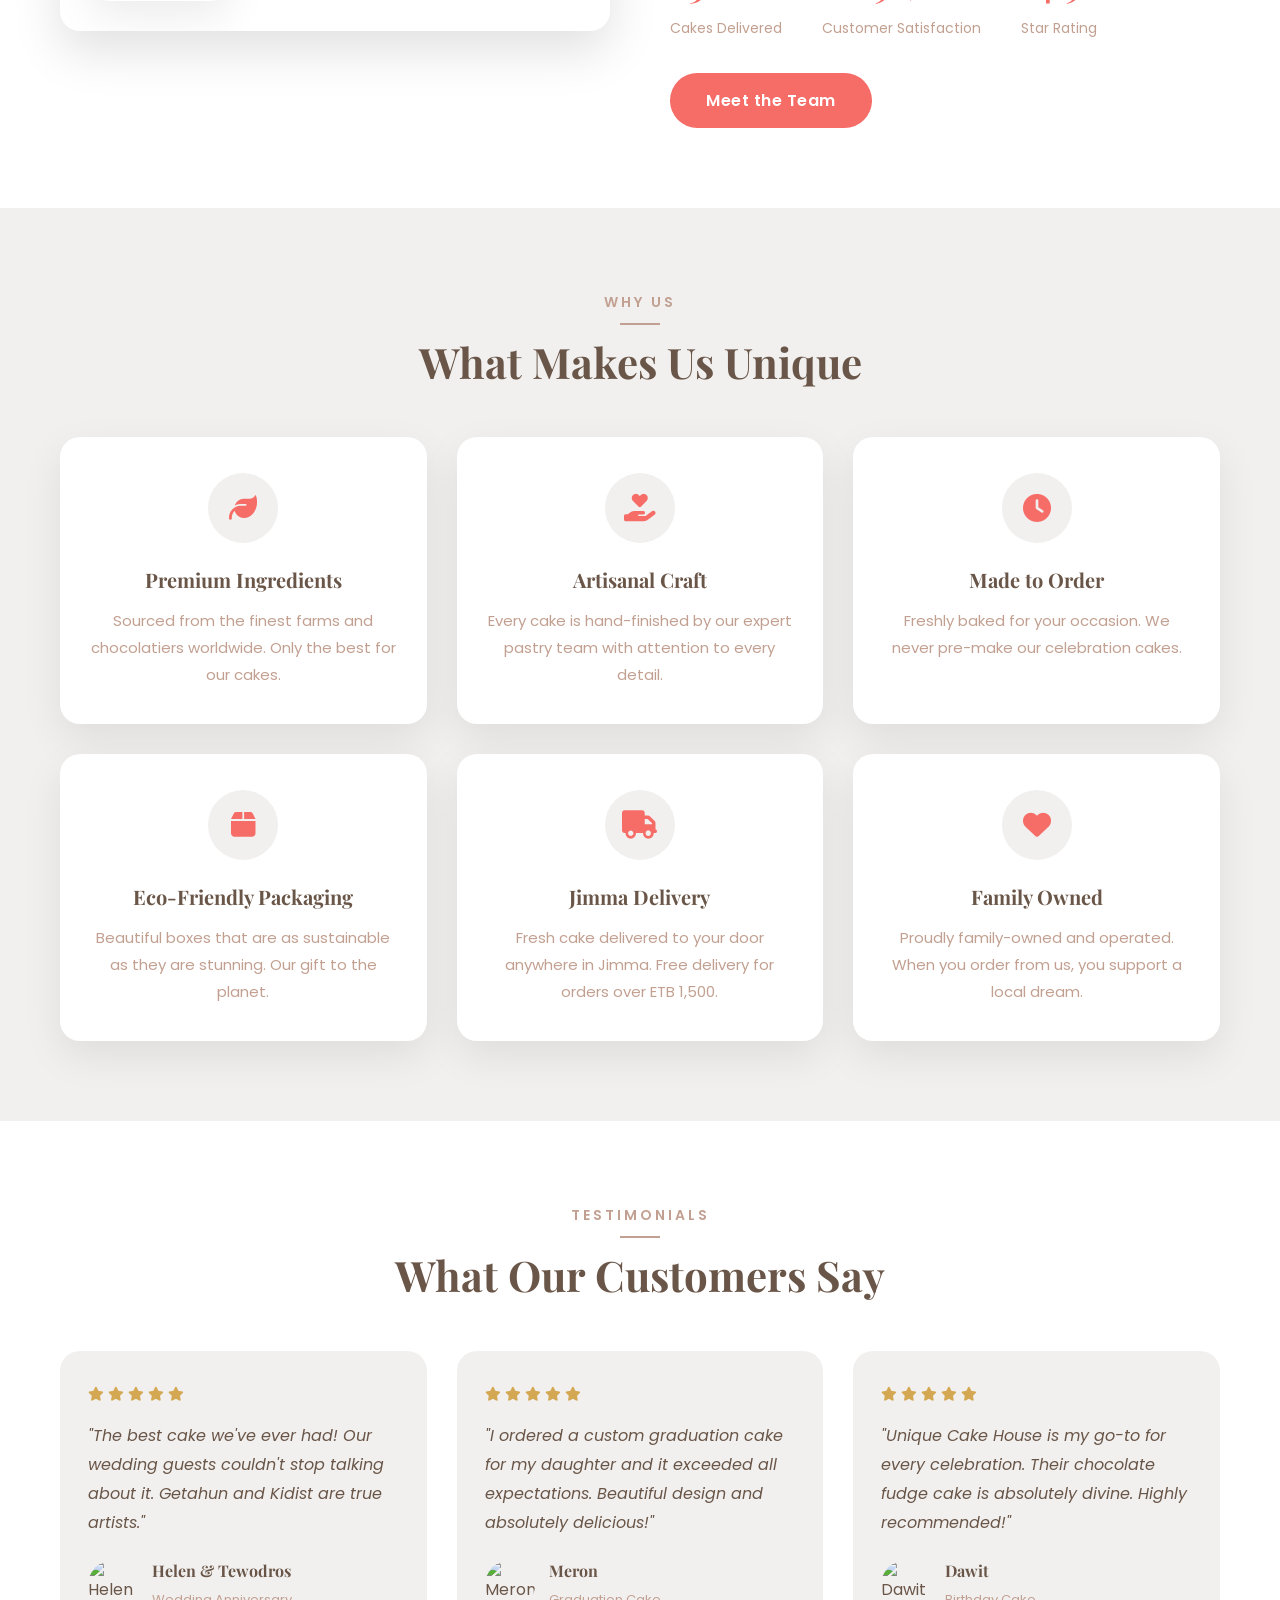
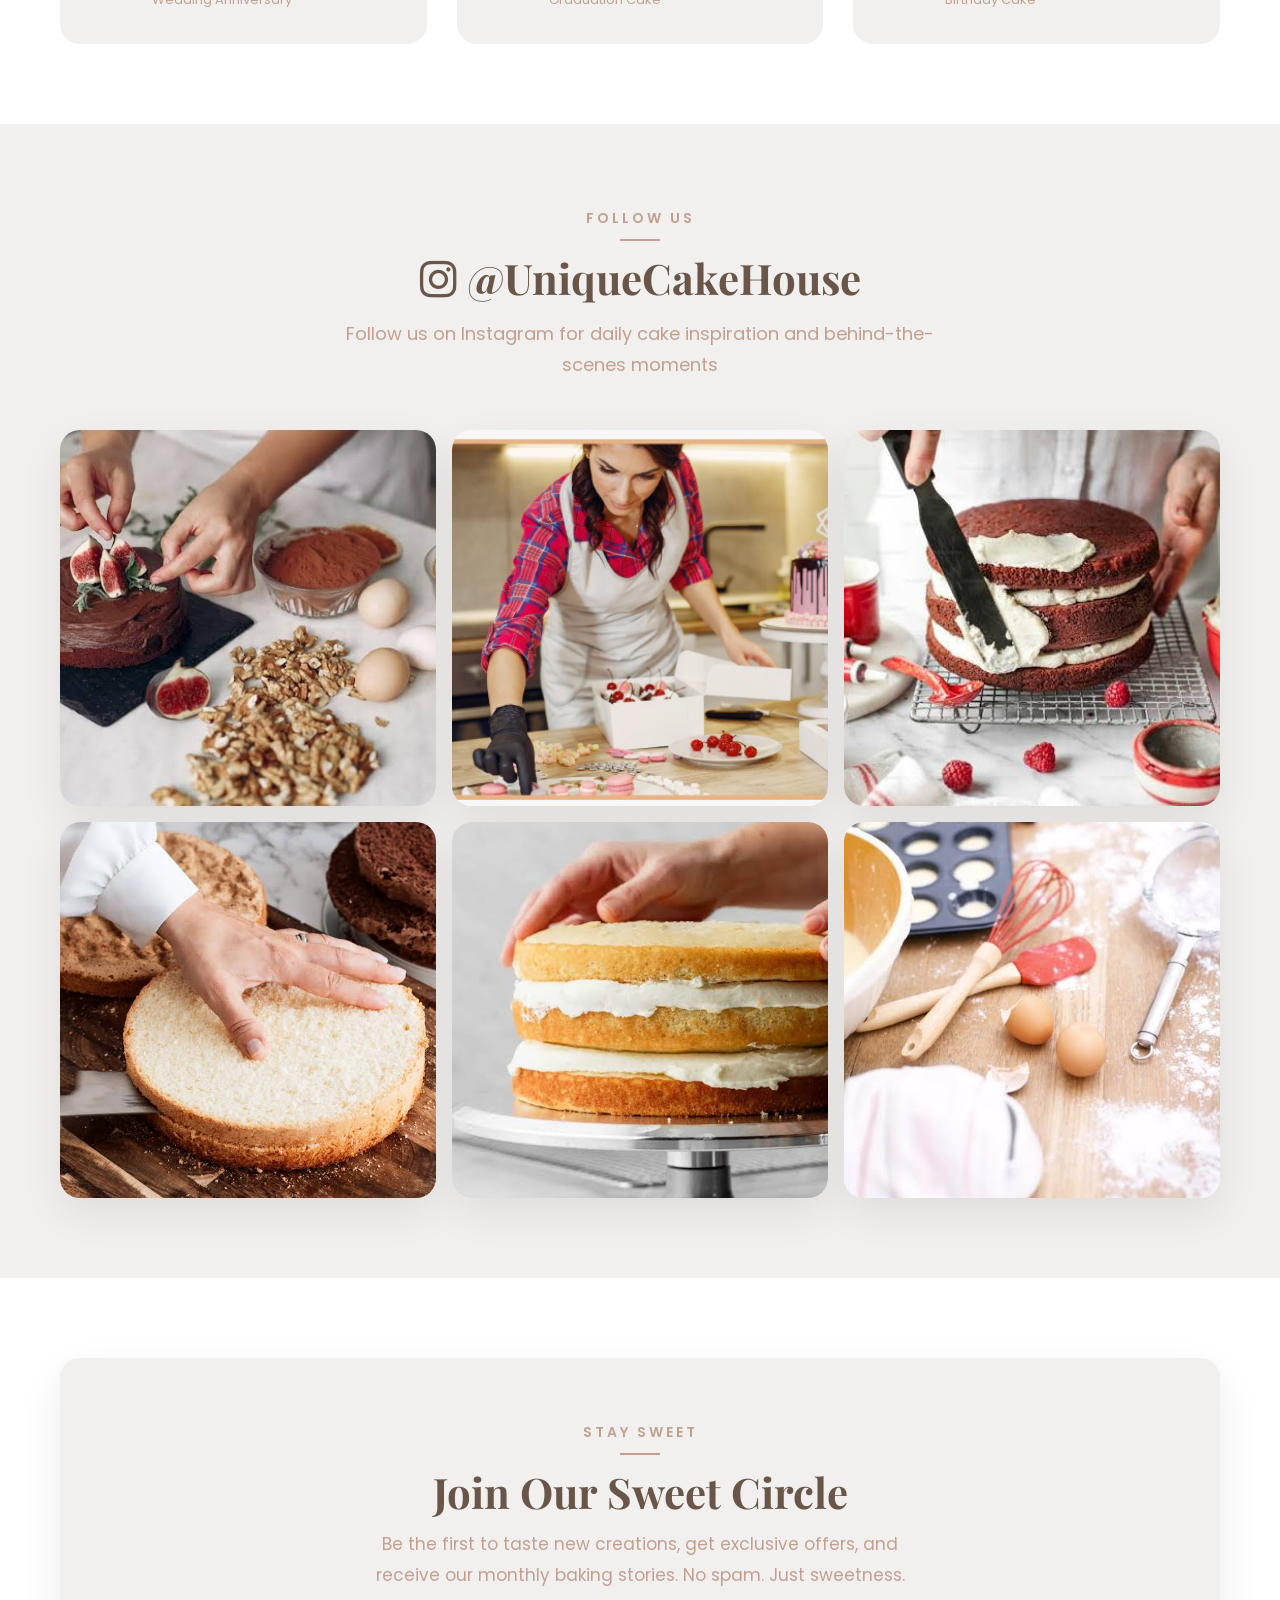
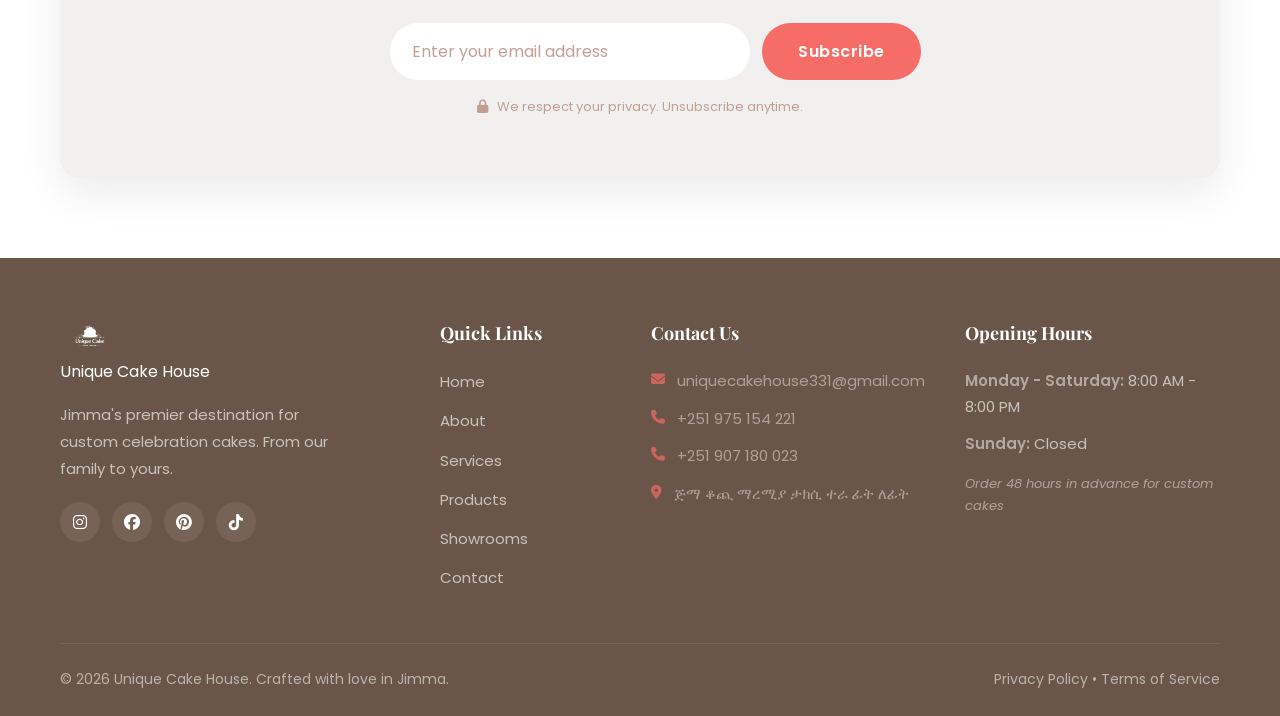
==== commit 7c50fb03: "refactor: update about page content and remove team members; enhance product filtering and catalog f" ====
--- a/index.html
+++ b/index.html
@@ -81,12 +81,12 @@
                         <a href="about.html" class="btn btn-secondary">Our Story</a>
                     </div>
 
-                    <!-- Floating Featured Cake Card -->
-                    <div class="hero-featured-card">
-                        <img src="images/cakes/unnamed.png" alt="Featured Cake" />
+                    <!-- Populated by home-catalog.js -->
+                    <div id="hero-featured-card" class="hero-featured-card">
+                        <img src="images/cakes/images1.jpg" alt="Featured Cake" />
                         <div class="featured-card-info">
-                            <h4>Vanilla Dream</h4>
-                            <p class="price">ETB 1,200</p>
+                            <h4>Classic Vanilla Wedding Cake</h4>
+                            <p class="price">ETB 299.99</p>
                             <a href="products.html" class="btn-small">View</a>
                         </div>
                     </div>
@@ -114,89 +114,7 @@
                     </p>
                 </div>
 
-                <div class="cakes-grid reveal reveal-stagger">
-                    <!-- Cake Card 1 -->
-                    <div class="cake-card">
-                        <div class="cake-image">
-                            <img src="images/cakes/images.jpg" alt="Chocolate Fudge Cake" />
-                            <span class="cake-badge">Bestseller</span>
-                        </div>
-                        <div class="cake-info">
-                            <h3 class="cake-name">Chocolate Fudge Delight</h3>
-                            <div class="cake-rating">
-                                <i class="fas fa-star"></i>
-                                <i class="fas fa-star"></i>
-                                <i class="fas fa-star"></i>
-                                <i class="fas fa-star"></i>
-                                <i class="fas fa-star-half-alt"></i>
-                                <span>(48 reviews)</span>
-                            </div>
-                            <p class="cake-price">ETB 1,500</p>
-                            <a href="#" class="btn btn-primary btn-sm">Order Now</a>
-                        </div>
-                    </div>
-
-                    <!-- Cake Card 2 -->
-                    <div class="cake-card">
-                        <div class="cake-image">
-                            <img src="images/cakes/images1.jpg" alt="Wedding Cake" />
-                        </div>
-                        <div class="cake-info">
-                            <h3 class="cake-name">Elegant White Wedding</h3>
-                            <div class="cake-rating">
-                                <i class="fas fa-star"></i>
-                                <i class="fas fa-star"></i>
-                                <i class="fas fa-star"></i>
-                                <i class="fas fa-star"></i>
-                                <i class="fas fa-star"></i>
-                                <span>(32 reviews)</span>
-                            </div>
-                            <p class="cake-price">ETB 2,500</p>
-                            <a href="#" class="btn btn-primary btn-sm">Order Now</a>
-                        </div>
-                    </div>
-
-                    <!-- Cake Card 3 -->
-                    <div class="cake-card">
-                        <div class="cake-image">
-                            <img src="images/cakes/RIS02123.JPG" alt="Graduation Cake" />
-                            <span class="cake-badge">New</span>
-                        </div>
-                        <div class="cake-info">
-                            <h3 class="cake-name">Graduation Celebration</h3>
-                            <div class="cake-rating">
-                                <i class="fas fa-star"></i>
-                                <i class="fas fa-star"></i>
-                                <i class="fas fa-star"></i>
-                                <i class="fas fa-star"></i>
-                                <i class="fas fa-star"></i>
-                                <span>(25 reviews)</span>
-                            </div>
-                            <p class="cake-price">ETB 1,800</p>
-                            <a href="#" class="btn btn-primary btn-sm">Order Now</a>
-                        </div>
-                    </div>
-
-                    <!-- Cake Card 4 -->
-                    <div class="cake-card">
-                        <div class="cake-image">
-                            <img src="images/cakes/images (1).jpg" alt="Anniversary Cake" />
-                        </div>
-                        <div class="cake-info">
-                            <h3 class="cake-name">Golden Anniversary</h3>
-                            <div class="cake-rating">
-                                <i class="fas fa-star"></i>
-                                <i class="fas fa-star"></i>
-                                <i class="fas fa-star"></i>
-                                <i class="fas fa-star"></i>
-                                <i class="fas fa-star"></i>
-                                <span>(18 reviews)</span>
-                            </div>
-                            <p class="cake-price">ETB 2,000</p>
-                            <a href="#" class="btn btn-primary btn-sm">Order Now</a>
-                        </div>
-                    </div>
-                </div>
+                <div id="featured-products-grid" class="cakes-grid reveal reveal-stagger"></div>
 
                 <div class="section-footer">
                     <a href="products.html" class="btn btn-secondary">View All Cakes</a>
@@ -214,7 +132,7 @@
                     <h2 class="section-title">Browse by Category</h2>
                 </div>
 
-                <div class="categories-grid reveal reveal-stagger">
+                <div id="categories-grid" class="categories-grid reveal reveal-stagger">
                     <a href="products.html?category=birthday" class="category-card">
                         <div class="category-image" style="background-image: url('images/cakes/images\ \(2\).jpg');">
                             <div class="category-overlay">
@@ -642,6 +560,9 @@
     <script src="https://cdnjs.cloudflare.com/ajax/libs/gsap/3.12.2/ScrollTrigger.min.js"></script>
 
     <!-- Site Scripts (load after GSAP) -->
+    <script src="js/config.js"></script>
+    <script src="js/catalog.js"></script>
+    <script src="js/home-catalog.js"></script>
     <script src="js/main.js"></script>
     <script src="js/animations.js"></script>
     
--- a/css/global.css
+++ b/css/global.css
@@ -225,6 +225,18 @@
     font-size: 22px;
     font-weight: 700;
     color: var(--text-dark);
+}
+
+.navbar .logo {
+    margin-right: 12px;
+}
+
+.navbar .logo img {
+    height: 40px;
+    width: auto;
+    display: block;
+    transform: scale(1.5);
+    transform-origin: left center;
 }
 
 .logo img {
--- a/css/index.css
+++ b/css/index.css
@@ -213,6 +213,13 @@
     margin-bottom: 6px;
 }
 
+.cake-category {
+    font-size: 13px;
+    color: var(--accent-caramel);
+    margin-bottom: 8px;
+    font-weight: 500;
+}
+
 .cake-rating {
     display: flex;
     align-items: center;
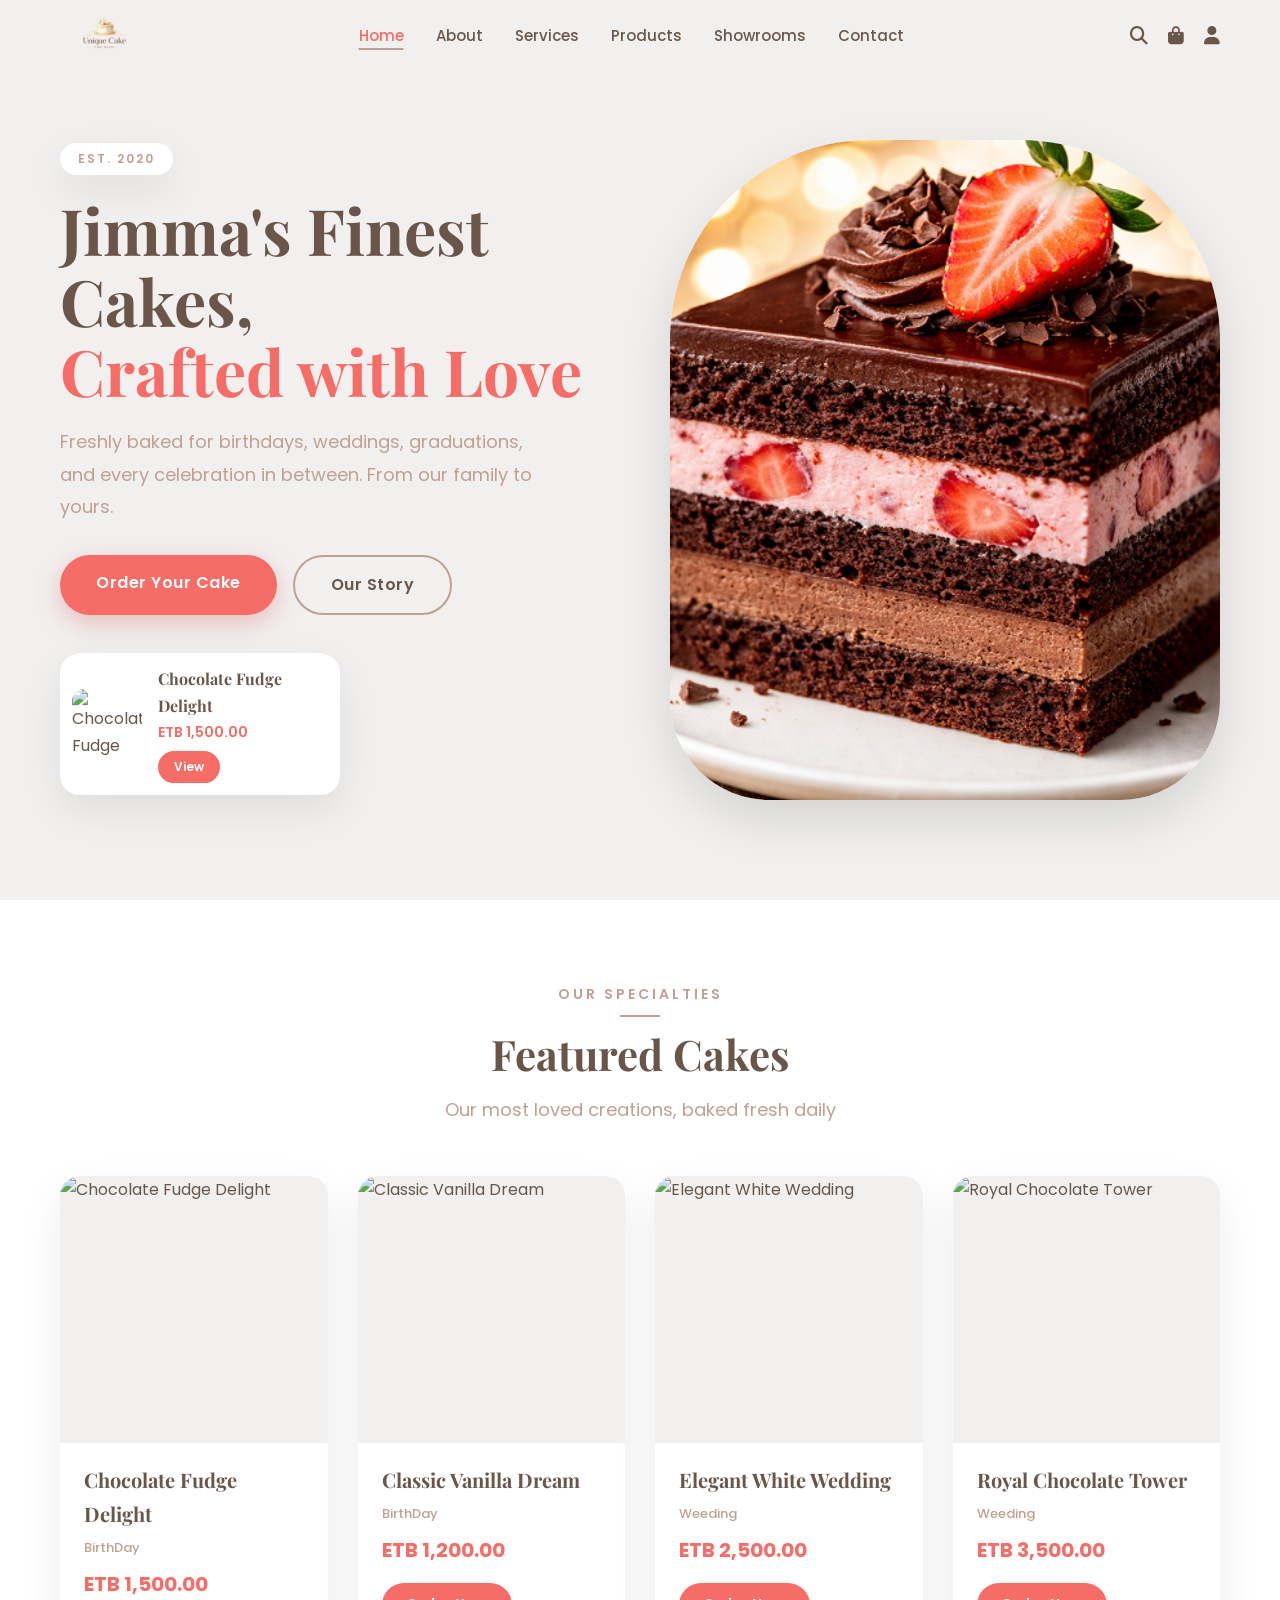
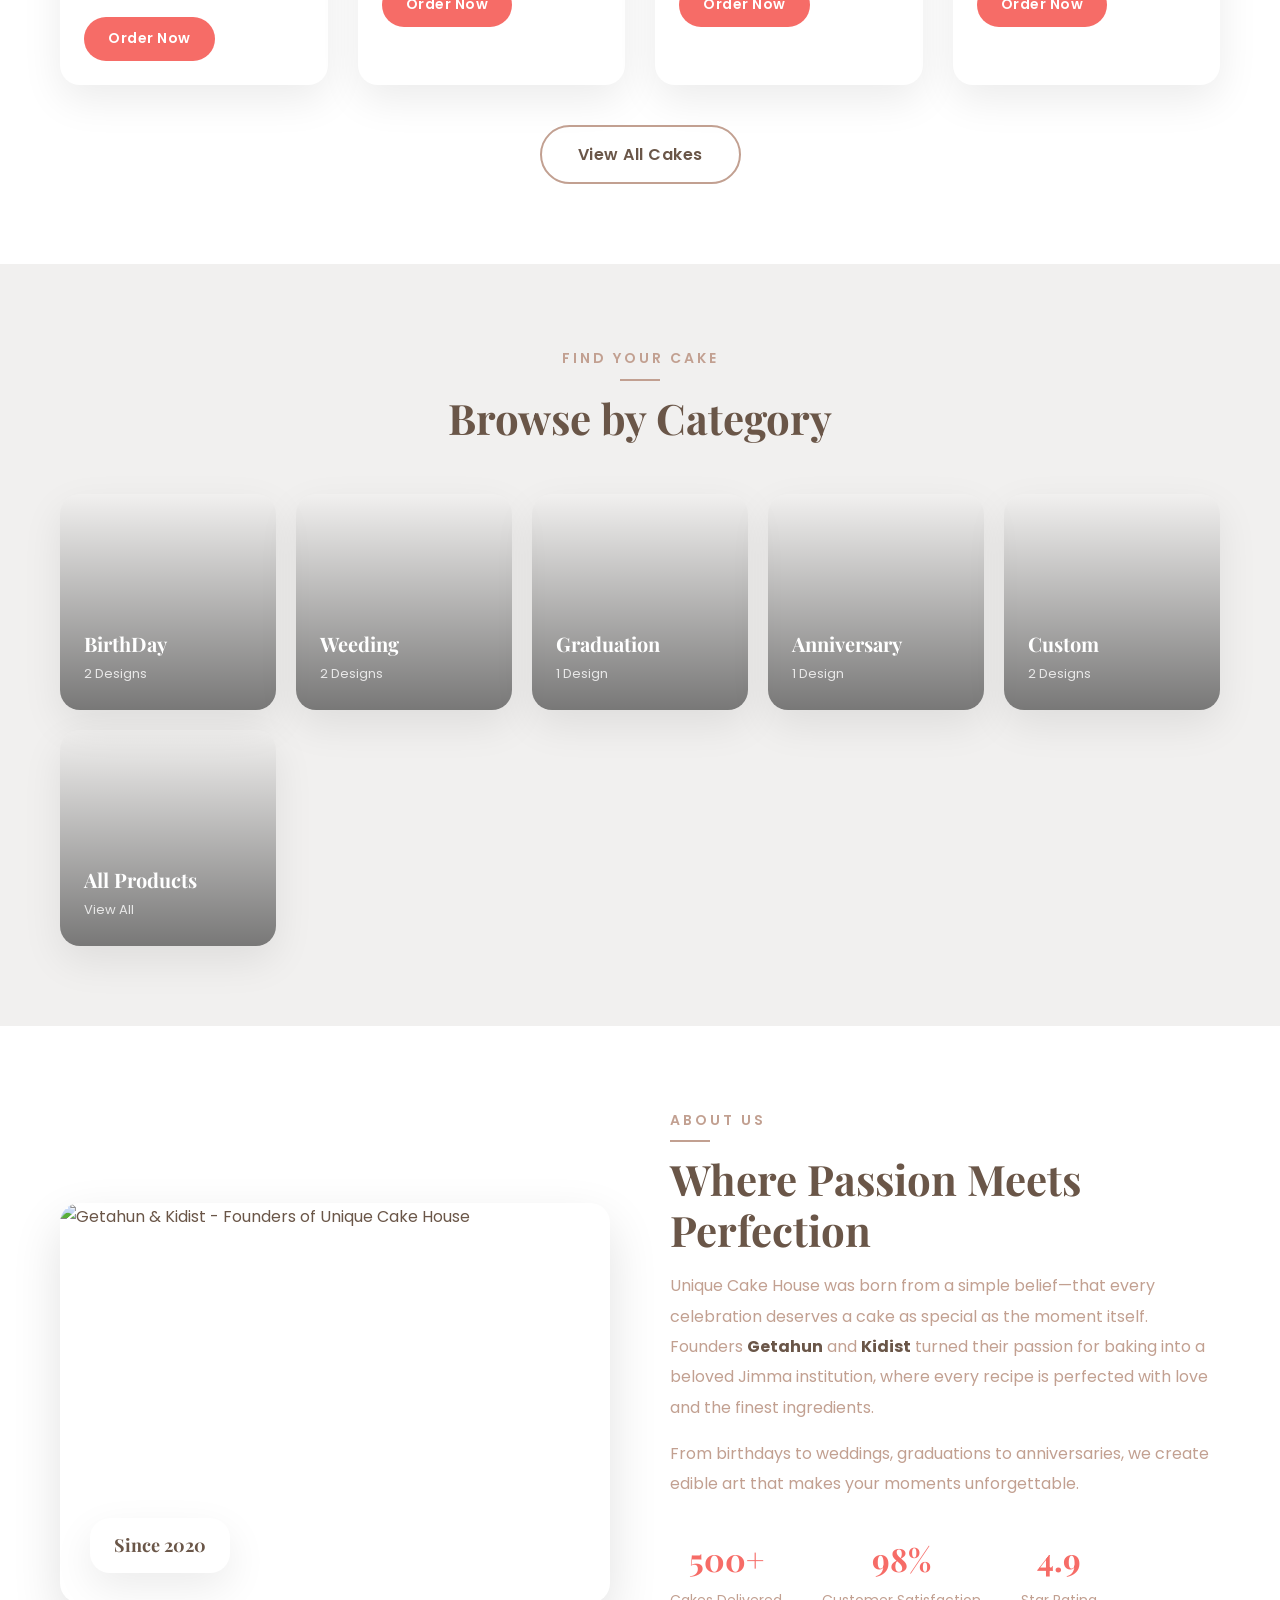
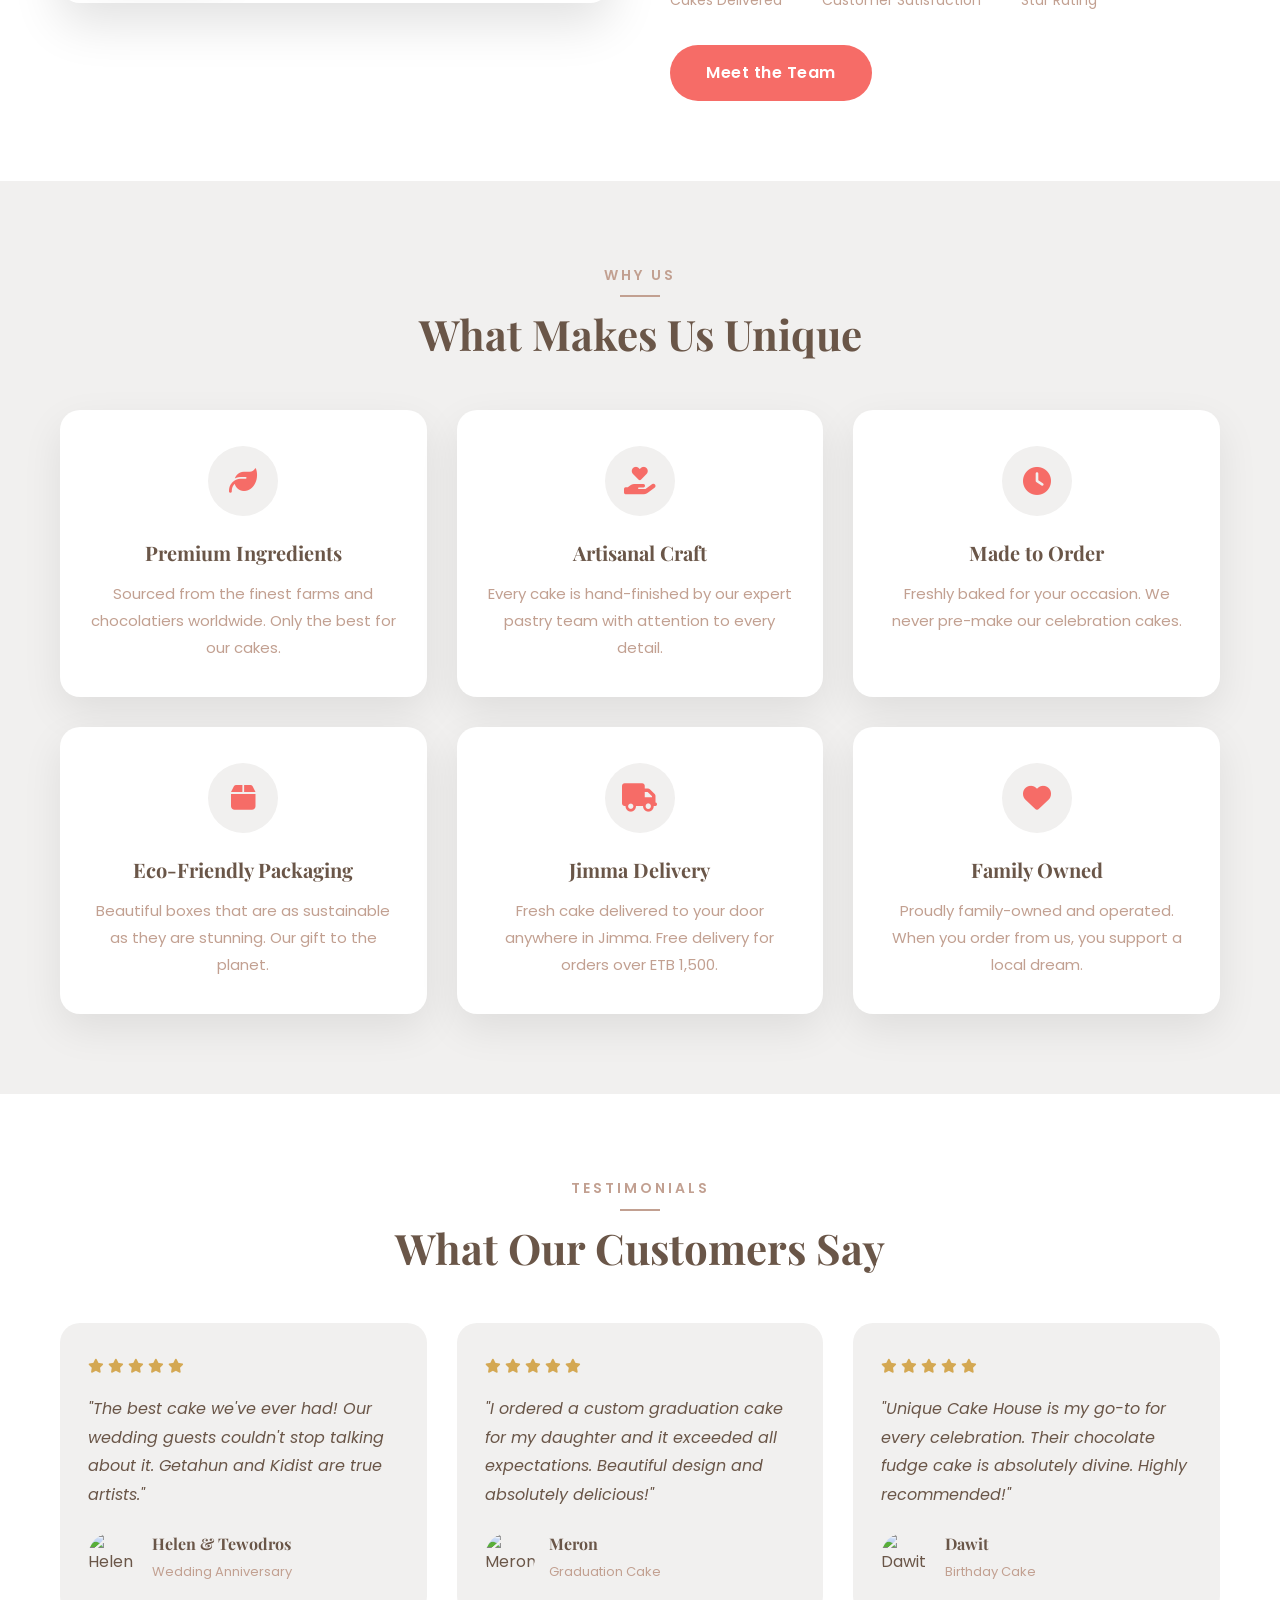
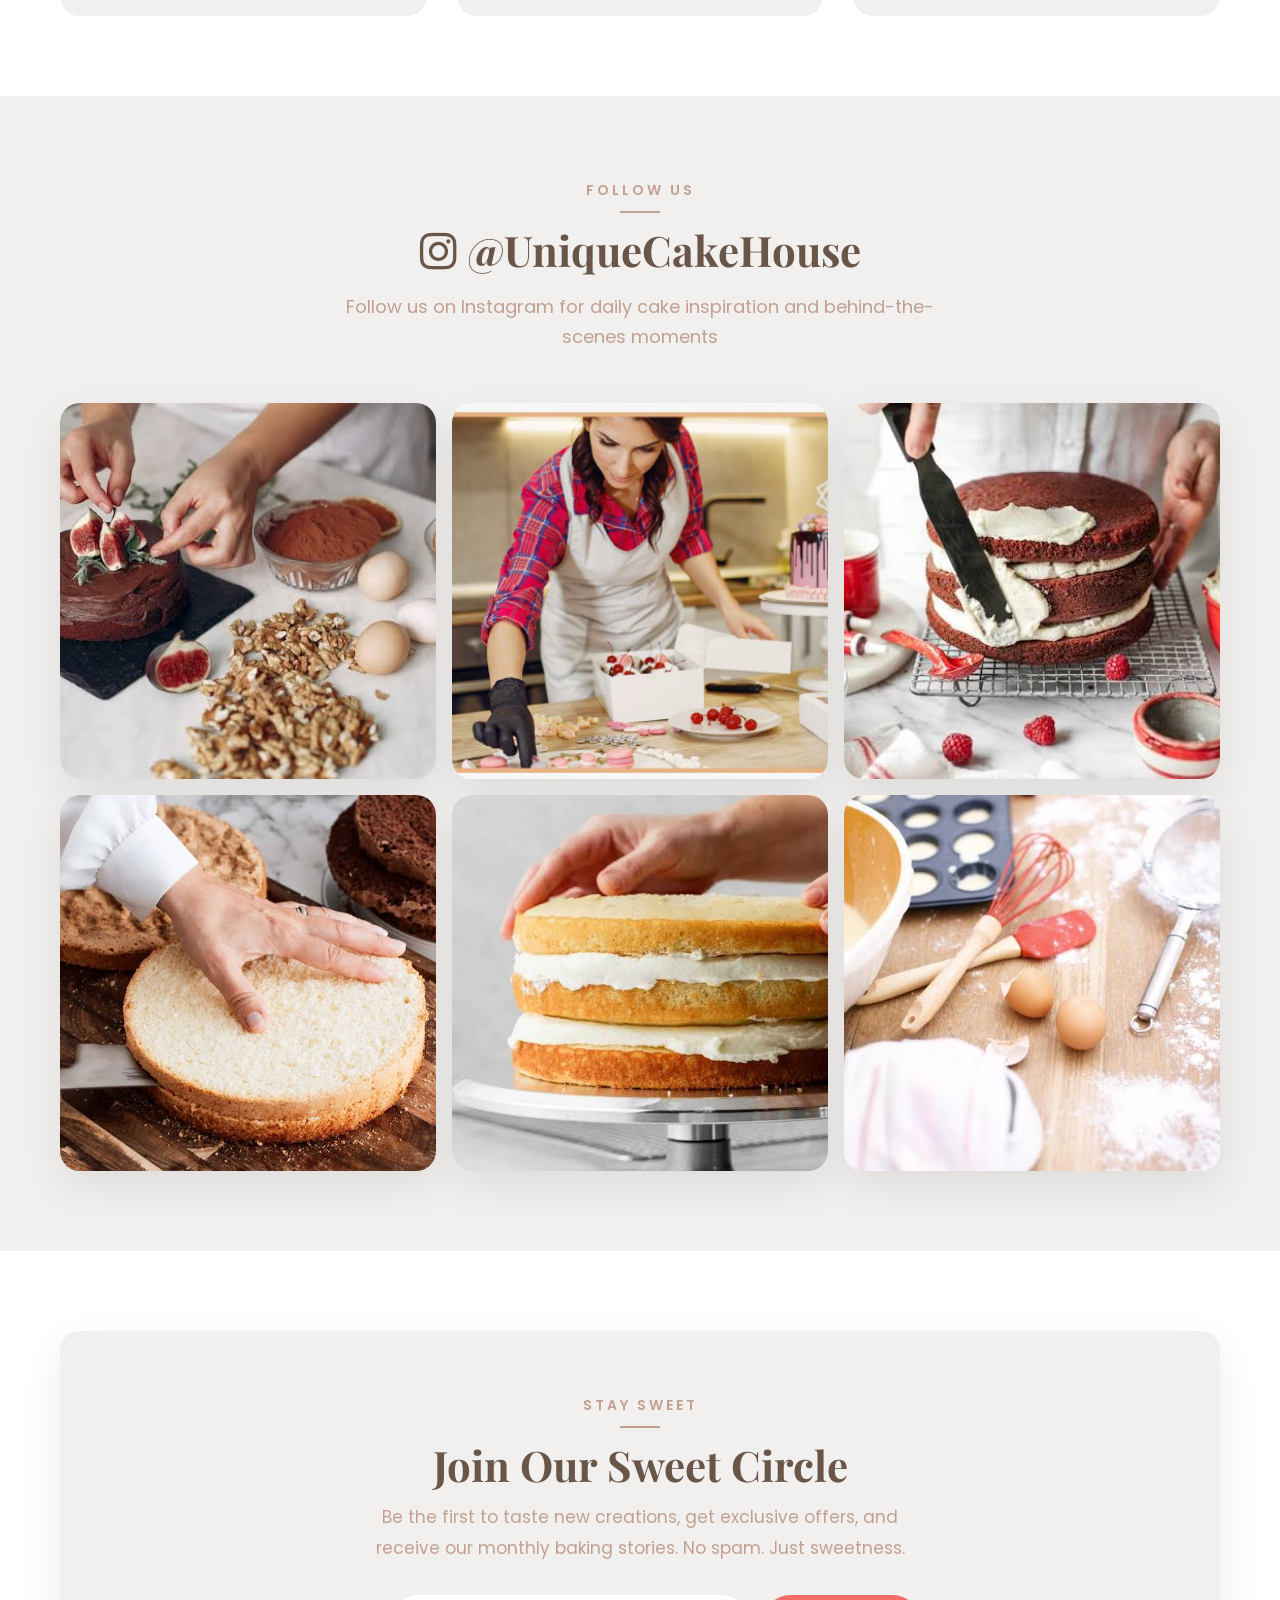
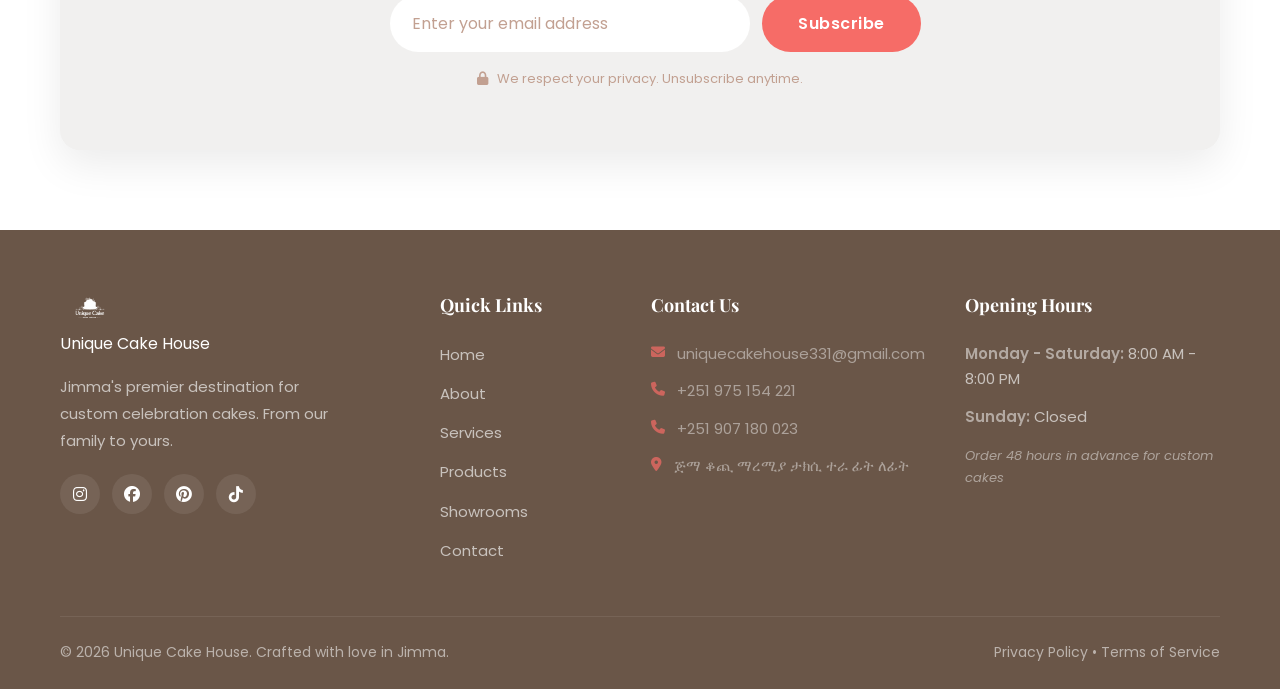
==== commit e2d48c4d: "feat: update product offerings and images; enhance category and product display logic" ====
--- a/index.html
+++ b/index.html
@@ -83,10 +83,10 @@
 
                     <!-- Populated by home-catalog.js -->
                     <div id="hero-featured-card" class="hero-featured-card">
-                        <img src="images/cakes/images1.jpg" alt="Featured Cake" />
+                        <img src="http://unique-cake.sigimoworeda.com/uploads/products/1785333427216-88005415.jpg" alt="Chocolate Fudge Delight" />
                         <div class="featured-card-info">
-                            <h4>Classic Vanilla Wedding Cake</h4>
-                            <p class="price">ETB 299.99</p>
+                            <h4>Chocolate Fudge Delight</h4>
+                            <p class="price">ETB 1,500.00</p>
                             <a href="products.html" class="btn-small">View</a>
                         </div>
                     </div>
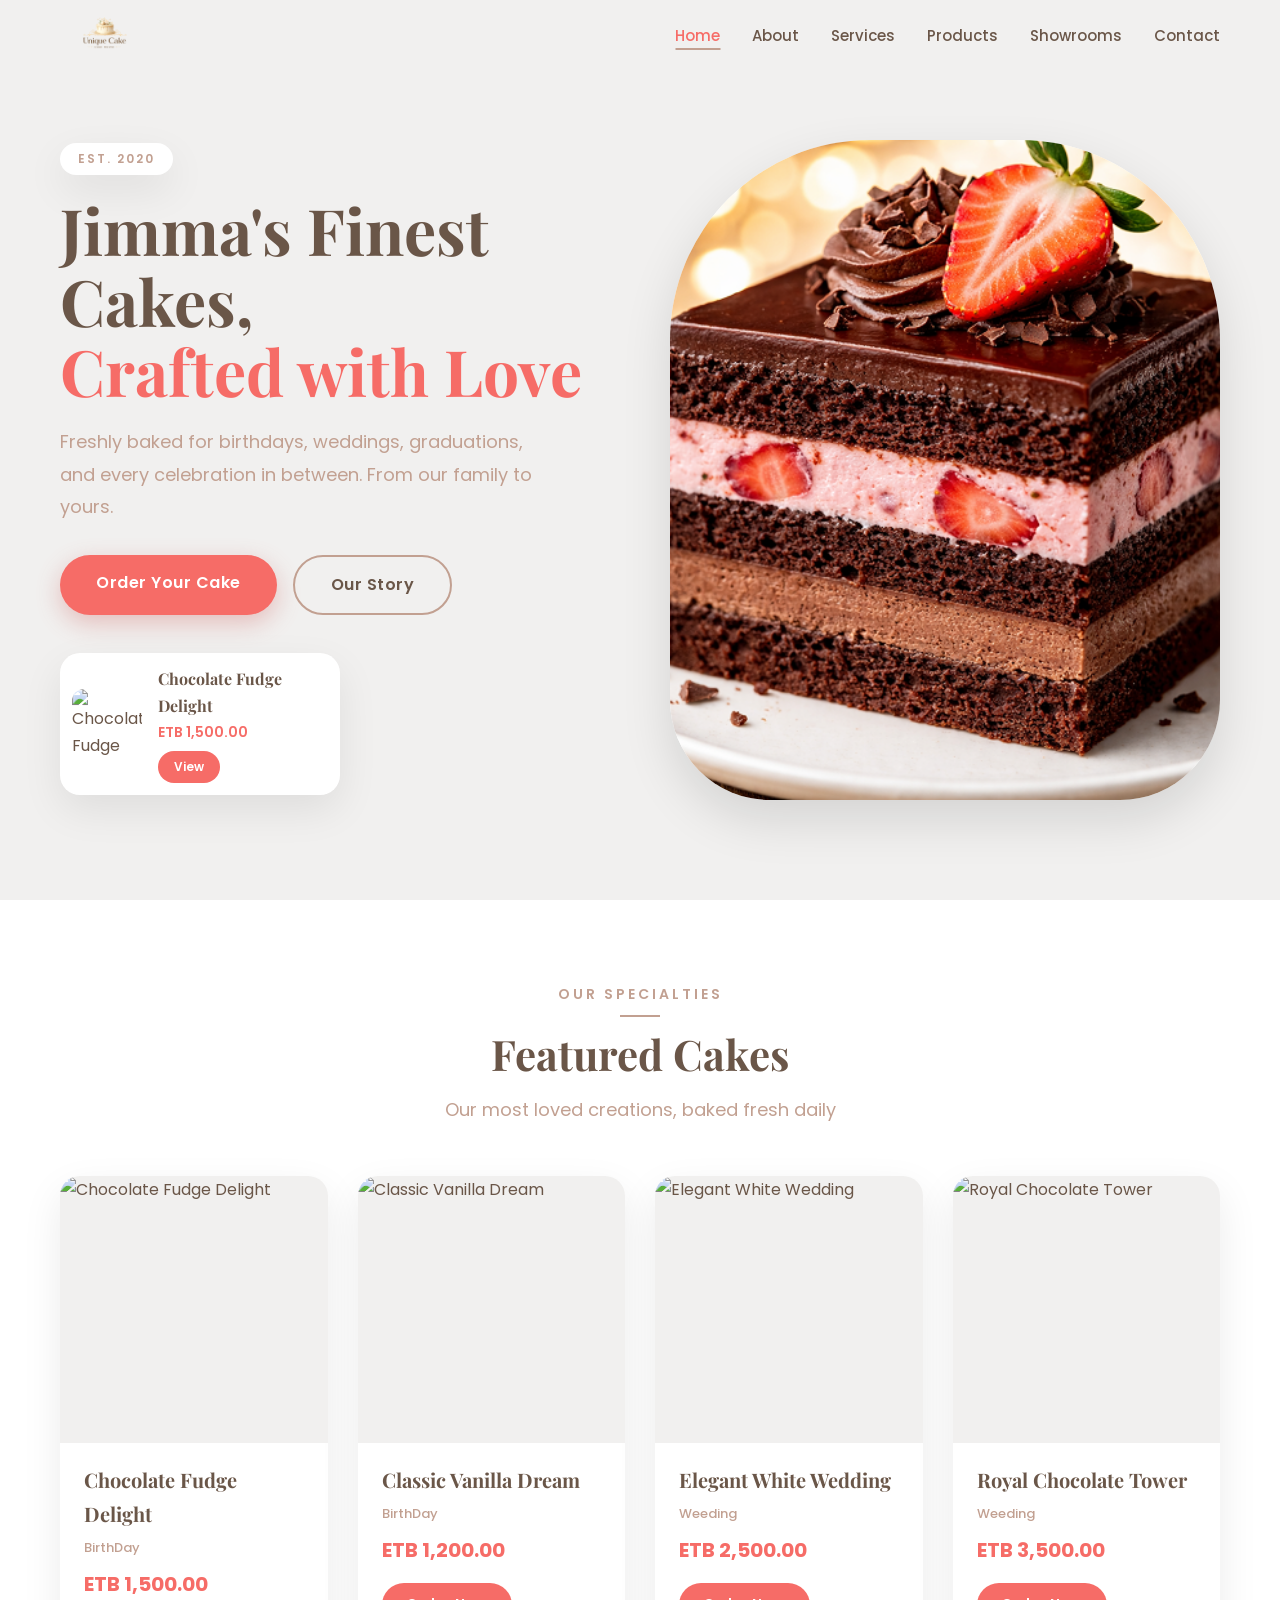
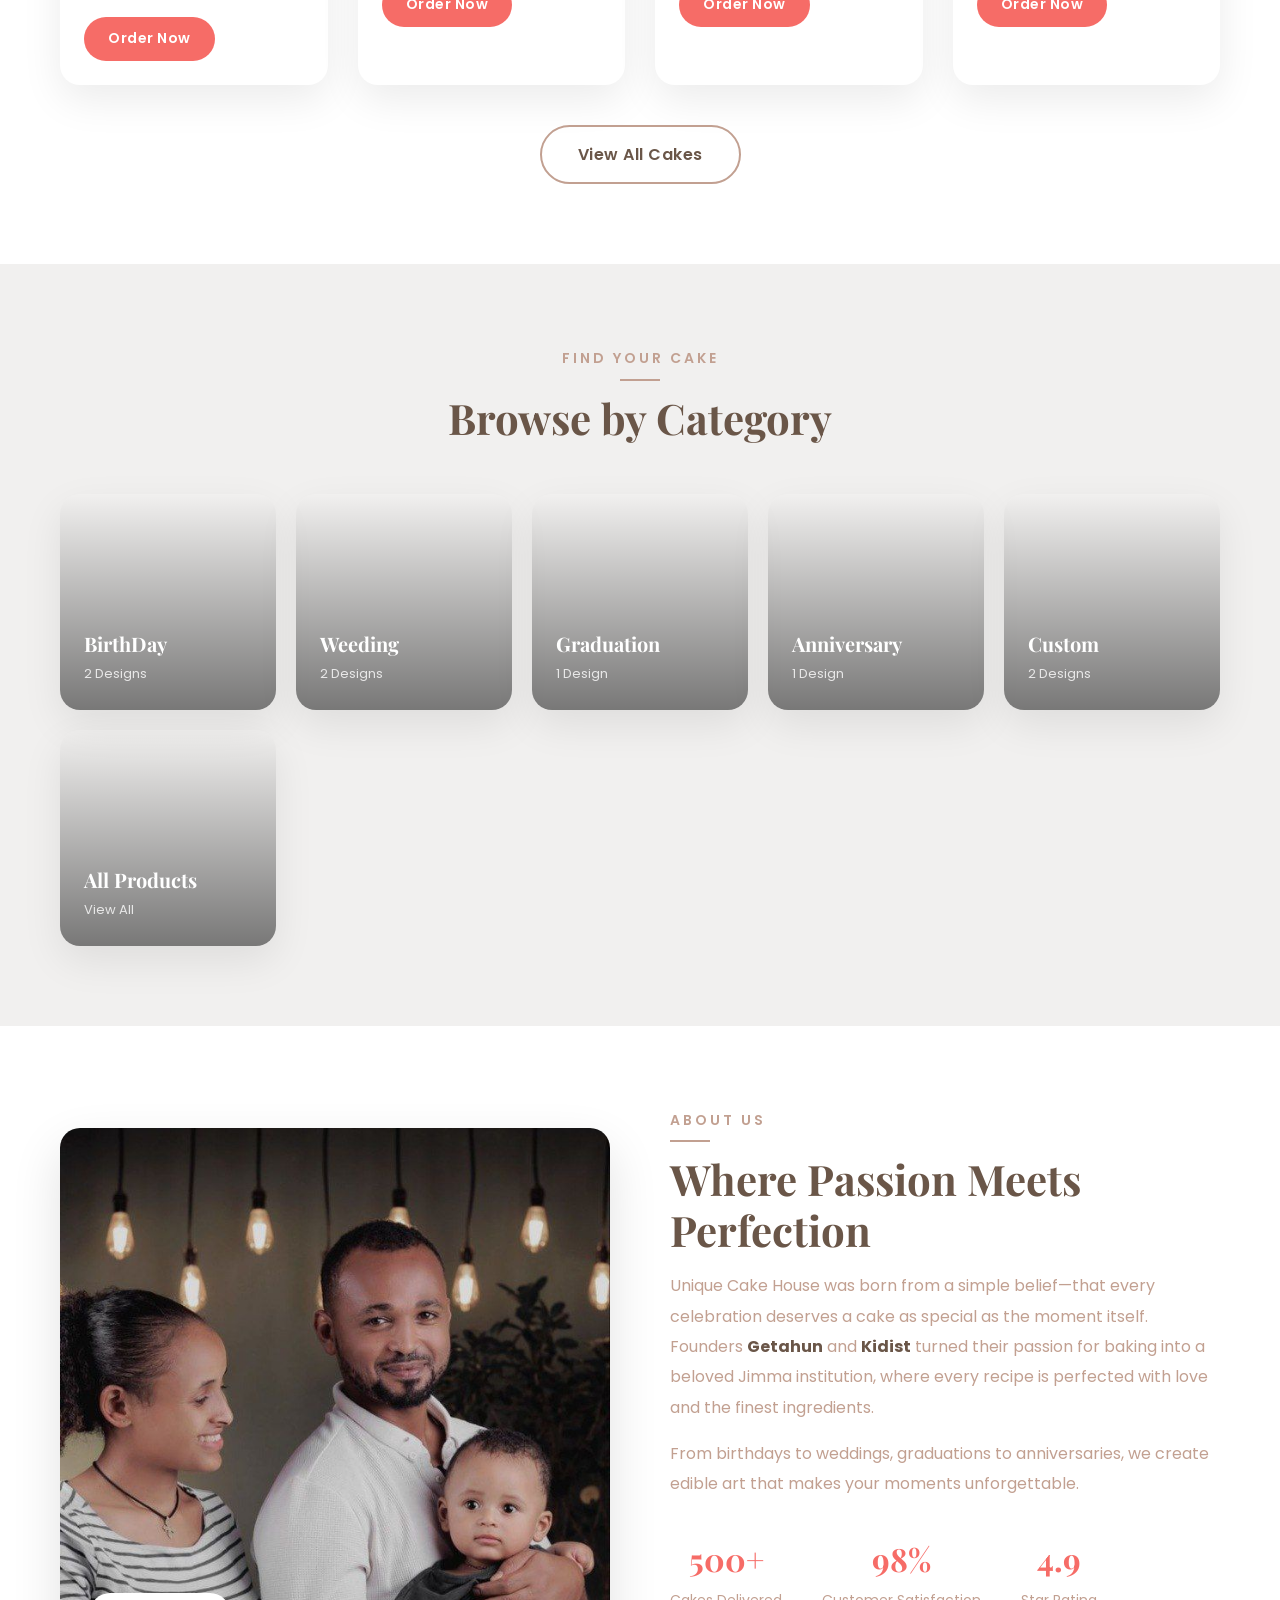
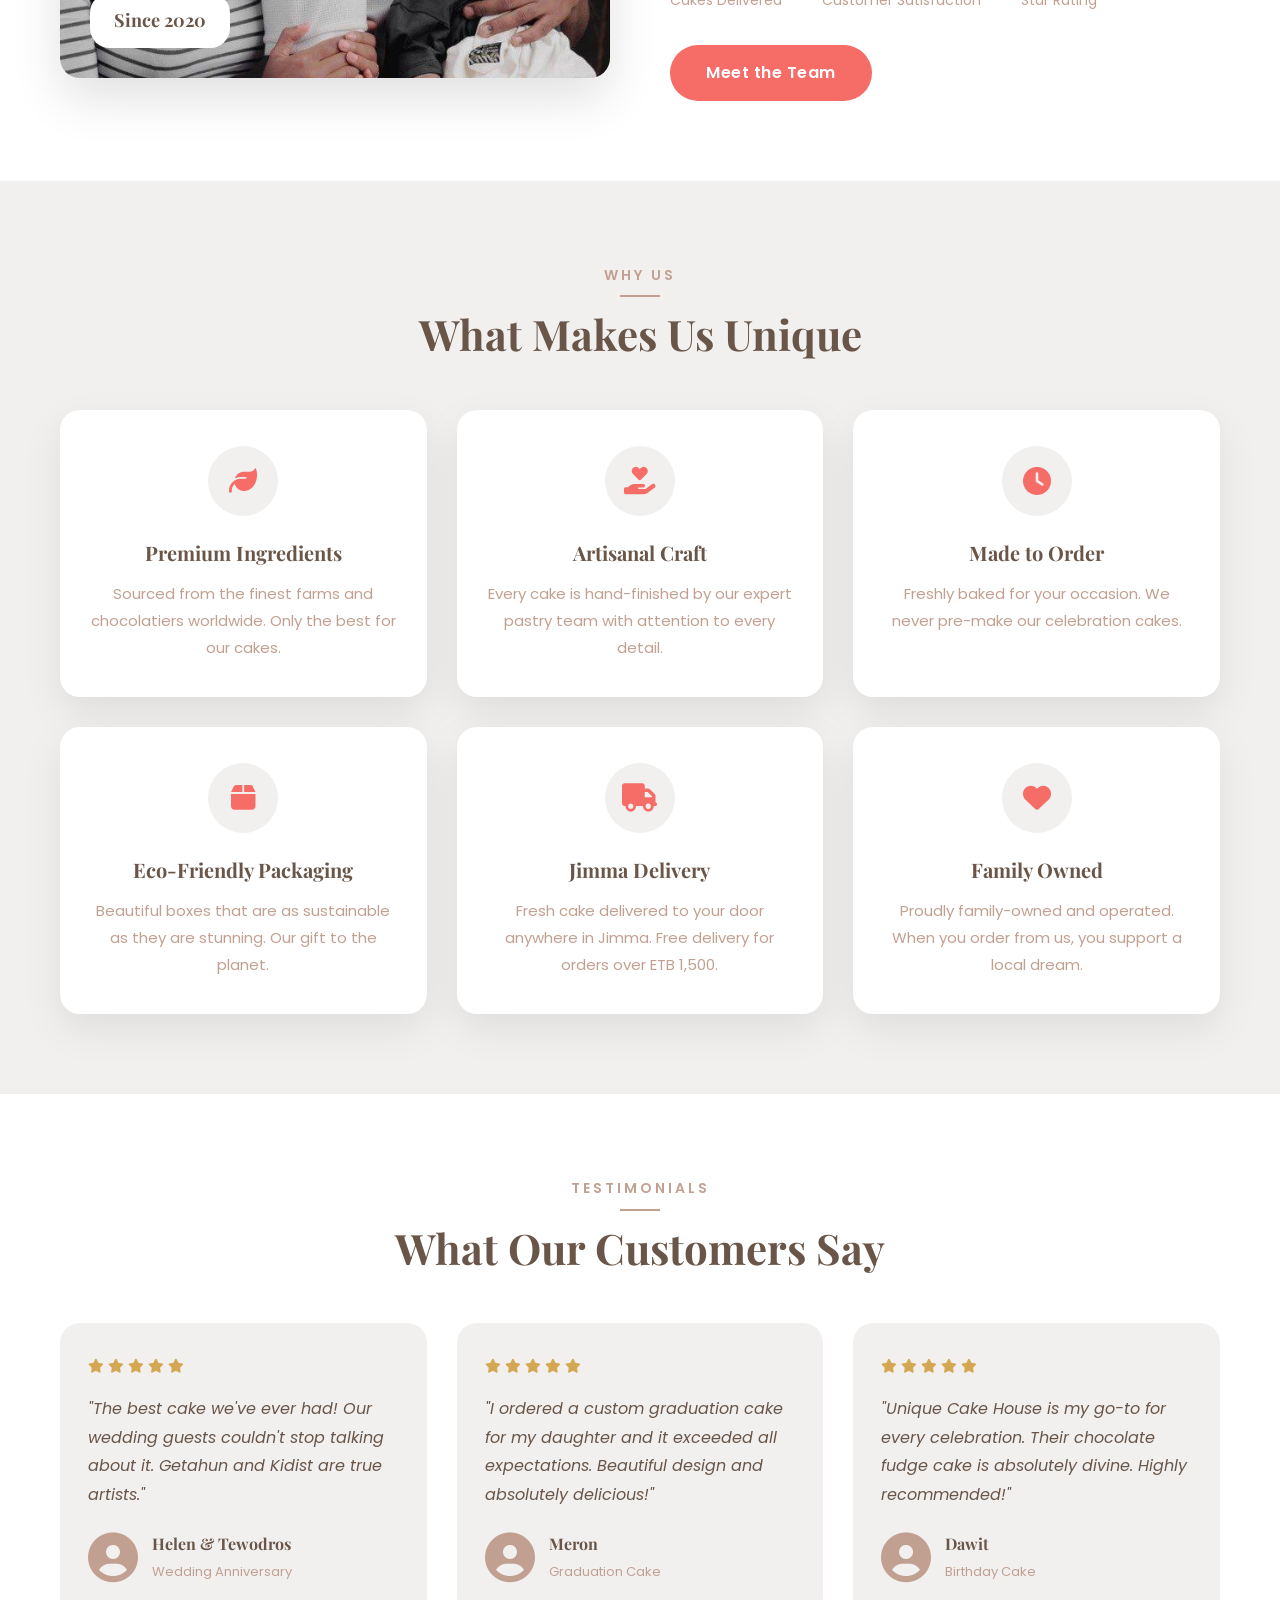
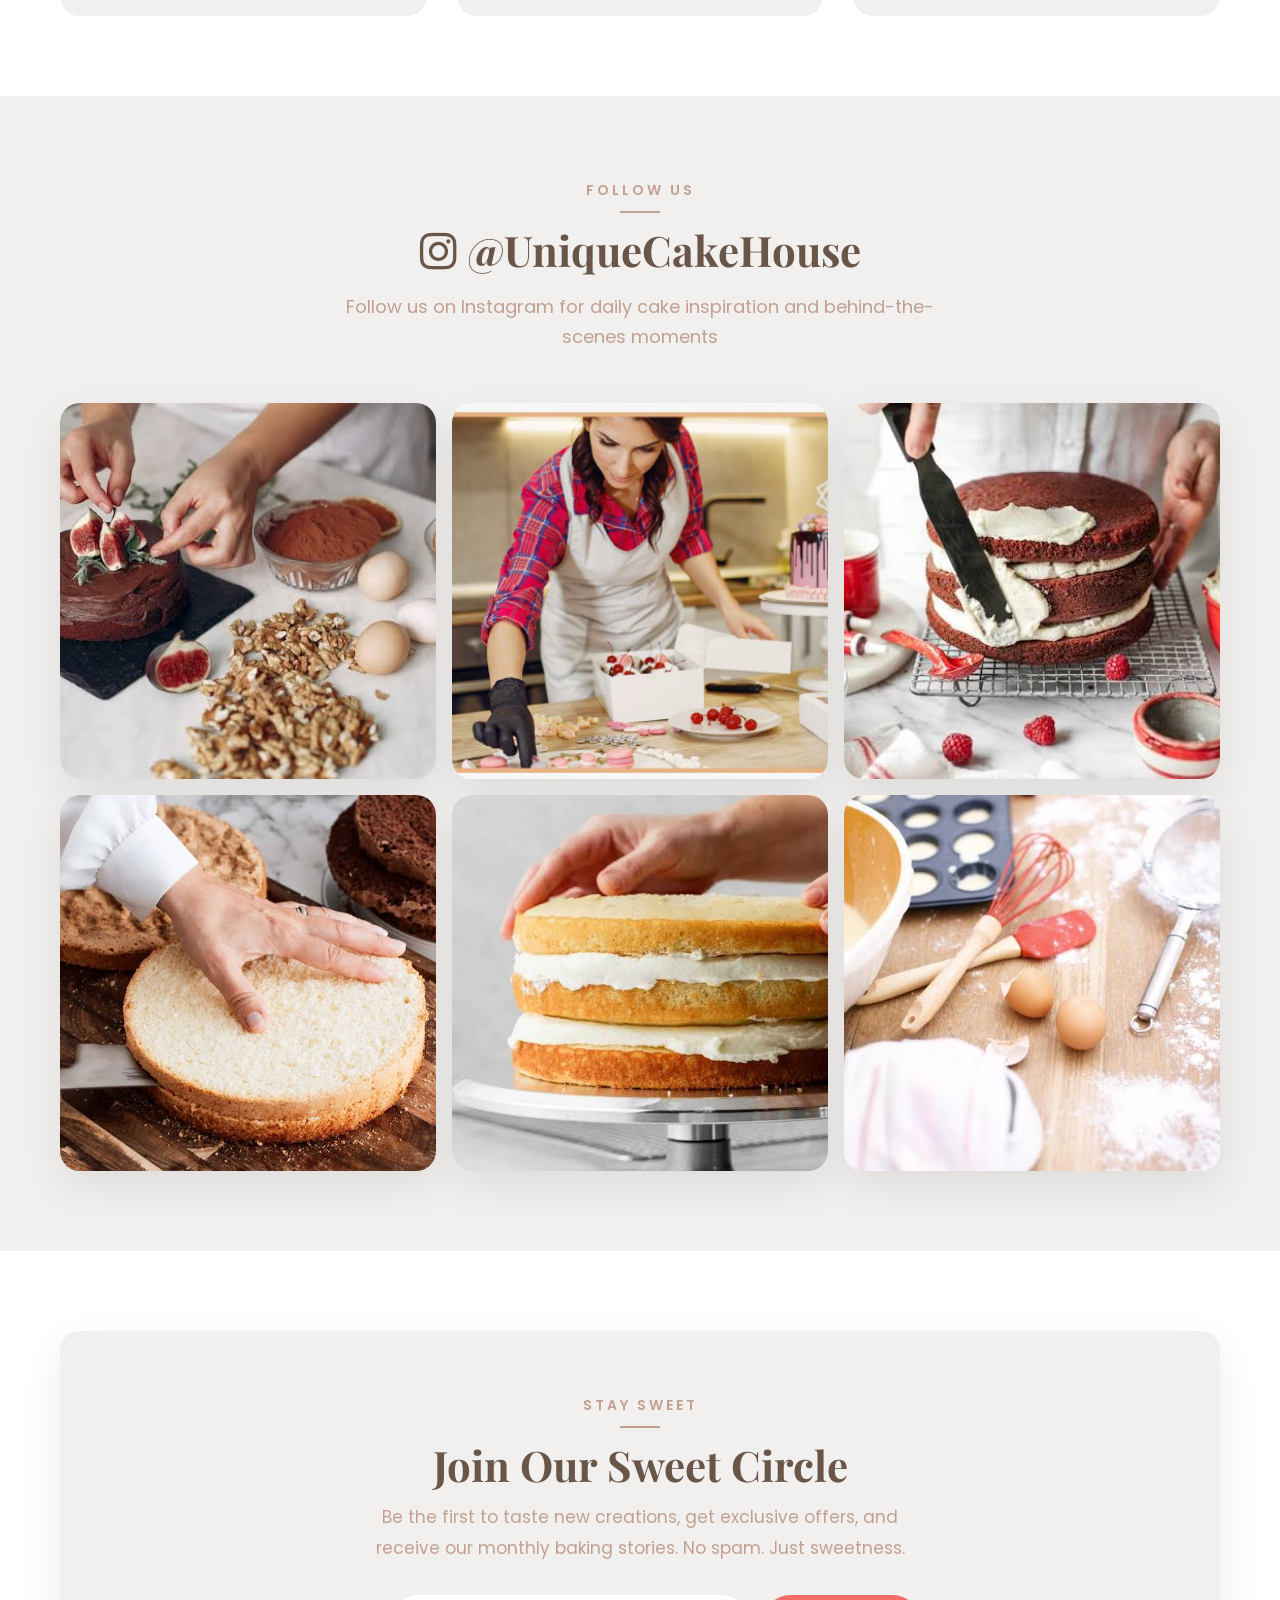
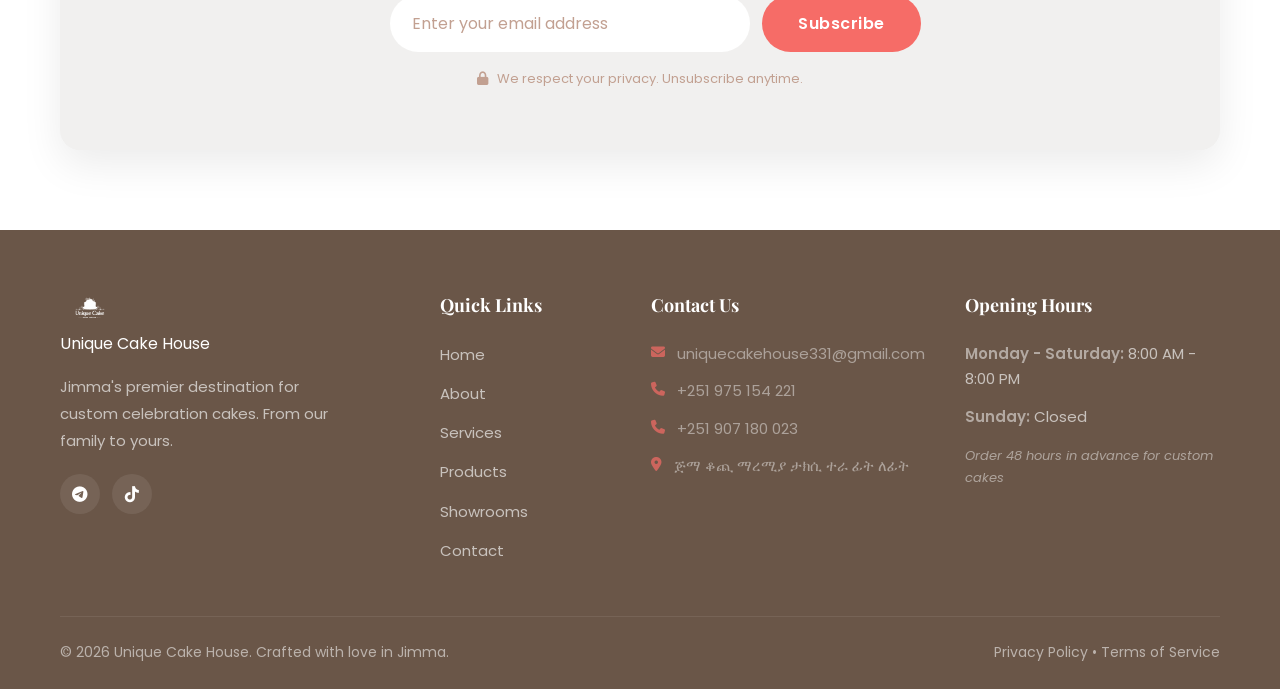
==== commit 05192a76: "Refactor code structure for improved readability and maintainability" ====
--- a/index.html
+++ b/index.html
@@ -39,13 +39,6 @@
                 <li><a href="showrooms.html">Showrooms</a></li>
                 <li><a href="contact.html">Contact</a></li>
             </ul>
-
-            <!-- Right Icons -->
-            <div class="nav-icons">
-                <a href="#" class="search-icon"><i class="fas fa-search"></i></a>
-                <a href="#" class="cart-icon"><i class="fas fa-shopping-bag"></i></a>
-                <a href="#" class="user-icon"><i class="fas fa-user"></i></a>
-            </div>
 
             <!-- Mobile Hamburger Menu -->
             <div class="hamburger">
@@ -197,7 +190,7 @@
             <div class="container">
                 <div class="about-grid">
                     <div class="about-image reveal-left">
-                        <img src="images/about/founders.jpg" alt="Getahun & Kidist - Founders of Unique Cake House" />
+                        <img src="images/founder/getahun and kidist .jpg" alt="Getahun & Kidist - Founders of Unique Cake House" />
                         <div class="about-image-badge">
                             <span>Since 2020</span>
                         </div>
@@ -323,7 +316,7 @@
                             Getahun and Kidist are true artists."
                         </p>
                         <div class="testimonial-author">
-                            <img src="images/about/founders.jpg" alt="Helen & Tewodros" />
+                            <i class="fas fa-user-circle" style="font-size: 50px; color: var(--accent-caramel);"></i>
                             <div>
                                 <h4>Helen & Tewodros</h4>
                                 <span>Wedding Anniversary</span>
@@ -345,7 +338,7 @@
                             Beautiful design and absolutely delicious!"
                         </p>
                         <div class="testimonial-author">
-                            <img src="images/about/bakery.jpg" alt="Meron" />
+                            <i class="fas fa-user-circle" style="font-size: 50px; color: var(--accent-caramel);"></i>
                             <div>
                                 <h4>Meron</h4>
                                 <span>Graduation Cake</span>
@@ -367,7 +360,7 @@
                             is absolutely divine. Highly recommended!"
                         </p>
                         <div class="testimonial-author">
-                            <img src="images/gallery/gallery-1.jpg" alt="Dawit" />
+                            <i class="fas fa-user-circle" style="font-size: 50px; color: var(--accent-caramel);"></i>
                             <div>
                                 <h4>Dawit</h4>
                                 <span>Birthday Cake</span>
@@ -486,10 +479,9 @@
                         From our family to yours.
                     </p>
                     <div class="footer-social">
-                        <a href="#" aria-label="Instagram"><i class="fab fa-instagram"></i></a>
-                        <a href="#" aria-label="Facebook"><i class="fab fa-facebook"></i></a>
-                        <a href="#" aria-label="Pinterest"><i class="fab fa-pinterest"></i></a>
-                        <a href="#" aria-label="TikTok"><i class="fab fa-tiktok"></i></a>
+
+                        <a href="https://t.me/AGTcakeHouse" target="_blank" aria-label="Telegram"><i class="fab fa-telegram"></i></a>
+                        <a href="https://www.tiktok.com/@unique.cake.housejimma" target="_blank" aria-label="TikTok"><i class="fab fa-tiktok"></i></a>
                     </div>
                 </div>
 
--- a/css/global.css
+++ b/css/global.css
@@ -605,30 +605,89 @@
         grid-template-columns: 1fr 1fr;
         gap: 30px;
     }
+
+    .page-hero-title {
+        font-size: 46px;
+    }
 }
 
 /* --- Mobile --- */
 @media (max-width: 768px) {
+    :root {
+        --section-padding: 56px 0;
+    }
+
+    .container {
+        padding: 0 16px;
+    }
+
     /* Navigation */
+    .header {
+        background: var(--white);
+        box-shadow: 0 2px 20px rgba(0, 0, 0, 0.06);
+        padding: 10px 0;
+    }
+
+    .header.scrolled {
+        padding: 10px 0;
+    }
+
+    .navbar {
+        position: relative;
+        padding: 0 16px;
+    }
+
+    .navbar .logo img {
+        transform: scale(1.2);
+        transform-origin: left center;
+    }
+
     .nav-links {
         display: none;
         position: absolute;
-        top: 100%;
+        top: calc(100% + 10px);
         left: 0;
+        right: 0;
         width: 100%;
         background: var(--white);
         flex-direction: column;
-        padding: 20px;
-        gap: 16px;
+        align-items: stretch;
+        padding: 12px 16px 20px;
+        gap: 0;
         box-shadow: var(--shadow-medium);
+        border-radius: 0 0 16px 16px;
+        z-index: 1001;
+        max-height: calc(100vh - 70px);
+        overflow-y: auto;
     }
 
     .nav-links.active {
         display: flex;
     }
 
+    .nav-links li {
+        width: 100%;
+        border-bottom: 1px solid rgba(106, 86, 72, 0.08);
+    }
+
+    .nav-links li:last-child {
+        border-bottom: none;
+    }
+
+    .nav-links a {
+        display: block;
+        padding: 14px 8px;
+        font-size: 16px;
+        width: 100%;
+    }
+
+    .nav-links a::after {
+        display: none;
+    }
+
     .hamburger {
         display: flex;
+        z-index: 1002;
     }
 
     .nav-icons {
@@ -637,13 +696,21 @@
 
     /* Sections */
     .section-title {
-        font-size: 30px;
+        font-size: 28px;
+    }
+
+    .section-subtitle {
+        font-size: 15px;
     }
 
     /* Footer */
+    .footer {
+        padding: 48px 0 0;
+    }
+
     .footer-grid {
         grid-template-columns: 1fr;
-        gap: 30px;
+        gap: 28px;
     }
 
     .footer-bottom {
@@ -654,30 +721,67 @@
 
     /* Page hero */
     .page-hero-title {
-        font-size: 38px;
+        font-size: 34px;
+    }
+
+    .page-hero-subtitle {
+        font-size: 16px;
+        padding: 0 8px;
     }
 
     .page-hero {
-        padding: 120px 0 60px;
+        padding: 110px 0 48px;
+    }
+
+    /* Shared utilities */
+    img,
+    video,
+    iframe {
+        max-width: 100%;
+    }
+
+    .btn {
+        max-width: 100%;
     }
 }
 
 /* --- Mobile Small --- */
 @media (max-width: 480px) {
+    .container {
+        padding: 0 14px;
+    }
+
     .section-title {
-        font-size: 26px;
+        font-size: 24px;
+    }
+
+    .section-tag {
+        font-size: 11px;
     }
 
     .btn {
-        padding: 12px 24px;
+        padding: 12px 22px;
         font-size: 14px;
     }
 
+    .btn-sm {
+        padding: 8px 16px;
+        font-size: 12px;
+    }
+
     .page-hero-title {
-        font-size: 30px;
+        font-size: 28px;
     }
 
     .page-hero-subtitle {
-        font-size: 16px;
-    }
-}
+        font-size: 15px;
+    }
+
+    .navbar .logo img {
+        transform: scale(1.15);
+    }
+
+    .hamburger span {
+        width: 24px;
+    }
+}
--- a/css/index.css
+++ b/css/index.css
@@ -678,37 +678,63 @@
     .instagram-grid {
         grid-template-columns: repeat(3, 1fr);
     }
+
+    .cakes-grid {
+        grid-template-columns: repeat(2, 1fr);
+    }
 }
 
 /* --- Mobile --- */
 @media (max-width: 768px) {
     /* Hero */
     .hero {
-        padding: 100px 0 60px;
+        padding: 100px 0 48px;
         min-height: auto;
     }
 
     .hero-container {
         grid-template-columns: 1fr;
-        gap: 40px;
+        gap: 32px;
+        text-align: center;
+    }
+
+    .hero-content {
+        display: flex;
+        flex-direction: column;
+        align-items: center;
+    }
+
+    .hero-description {
+        max-width: 100%;
+        font-size: 16px;
     }
 
     .hero-title {
-        font-size: 38px;
+        font-size: 36px;
     }
 
     .hero-featured-card {
         max-width: 100%;
+        width: 100%;
+        justify-content: flex-start;
+        text-align: left;
+    }
+
+    .hero-image {
+        order: -1;
     }
 
     .hero-image-wrapper {
-        max-width: 100%;
+        max-width: 280px;
+        margin: 0 auto;
         border-radius: 100px 100px 50px 50px;
         aspect-ratio: 1 / 1;
     }
 
     .hero-buttons {
         flex-direction: column;
+        width: 100%;
+        max-width: 320px;
     }
 
     .hero-buttons .btn {
@@ -719,43 +745,58 @@
     /* About */
     .about-grid {
         grid-template-columns: 1fr;
-        gap: 30px;
+        gap: 28px;
+    }
+
+    .about-content {
+        text-align: center;
     }
 
     .about-image img {
-        min-height: 300px;
+        min-height: 260px;
+        width: 100%;
     }
 
     .about-stats {
-        gap: 20px;
+        gap: 16px;
         flex-wrap: wrap;
+        justify-content: center;
     }
 
     .stat-number {
-        font-size: 26px;
+        font-size: 24px;
     }
 
     /* Categories */
     .categories-grid {
         grid-template-columns: repeat(2, 1fr);
+        gap: 12px;
+    }
+
+    .category-overlay h3 {
+        font-size: 16px;
     }
 
     /* Cakes Grid */
     .cakes-grid {
         grid-template-columns: repeat(2, 1fr);
-        gap: 16px;
+        gap: 14px;
     }
 
     /* Features */
     .features-grid {
         grid-template-columns: 1fr 1fr;
-        gap: 16px;
+        gap: 12px;
+    }
+
+    .feature-card {
+        padding: 22px 16px;
     }
 
     /* Testimonials */
     .testimonials-grid {
         grid-template-columns: 1fr;
-        gap: 20px;
+        gap: 16px;
     }
 
     /* Instagram */
@@ -766,7 +807,7 @@
 
     /* Newsletter */
     .newsletter-wrapper {
-        padding: 40px 20px;
+        padding: 36px 18px;
     }
 
     .newsletter-form .form-group {
@@ -780,22 +821,56 @@
     .newsletter-form .btn {
         width: 100%;
     }
+
+    .section-footer {
+        margin-top: 28px;
+    }
 }
 
 /* --- Mobile Small --- */
 @media (max-width: 480px) {
+    .hero {
+        padding: 90px 0 40px;
+    }
+
     .hero-title {
-        font-size: 30px;
+        font-size: 28px;
+    }
+
+    .hero-description {
+        font-size: 15px;
+        margin-bottom: 24px;
+    }
+
+    .hero-image-wrapper {
+        max-width: 220px;
+    }
+
+    .hero-featured-card {
+        padding: 10px 14px 10px 10px;
+    }
+
+    .hero-featured-card img {
+        width: 56px;
+        height: 56px;
+    }
+
+    .featured-card-info h4 {
+        font-size: 14px;
     }
 
     .cakes-grid {
-        grid-template-columns: 1fr 1fr;
+        grid-template-columns: 1fr;
+        gap: 16px;
+    }
+
+    .categories-grid {
+        grid-template-columns: 1fr;
         gap: 12px;
     }
 
-    .categories-grid {
-        grid-template-columns: 1fr 1fr;
-        gap: 12px;
+    .category-image {
+        min-height: 160px;
     }
 
     .features-grid {
@@ -808,19 +883,31 @@
     }
 
     .cake-info {
-        padding: 14px 16px 18px;
+        padding: 16px 18px 20px;
     }
 
     .cake-name {
-        font-size: 16px;
+        font-size: 18px;
     }
 
     .cake-price {
-        font-size: 16px;
+        font-size: 18px;
     }
 
     .feature-card {
         padding: 24px 20px;
+    }
+
+    .testimonial-card {
+        padding: 24px 20px;
+    }
+
+    .about-stats {
+        gap: 12px;
+    }
+
+    .stat {
+        flex: 1 1 40%;
     }
 
     .about-image-badge {
